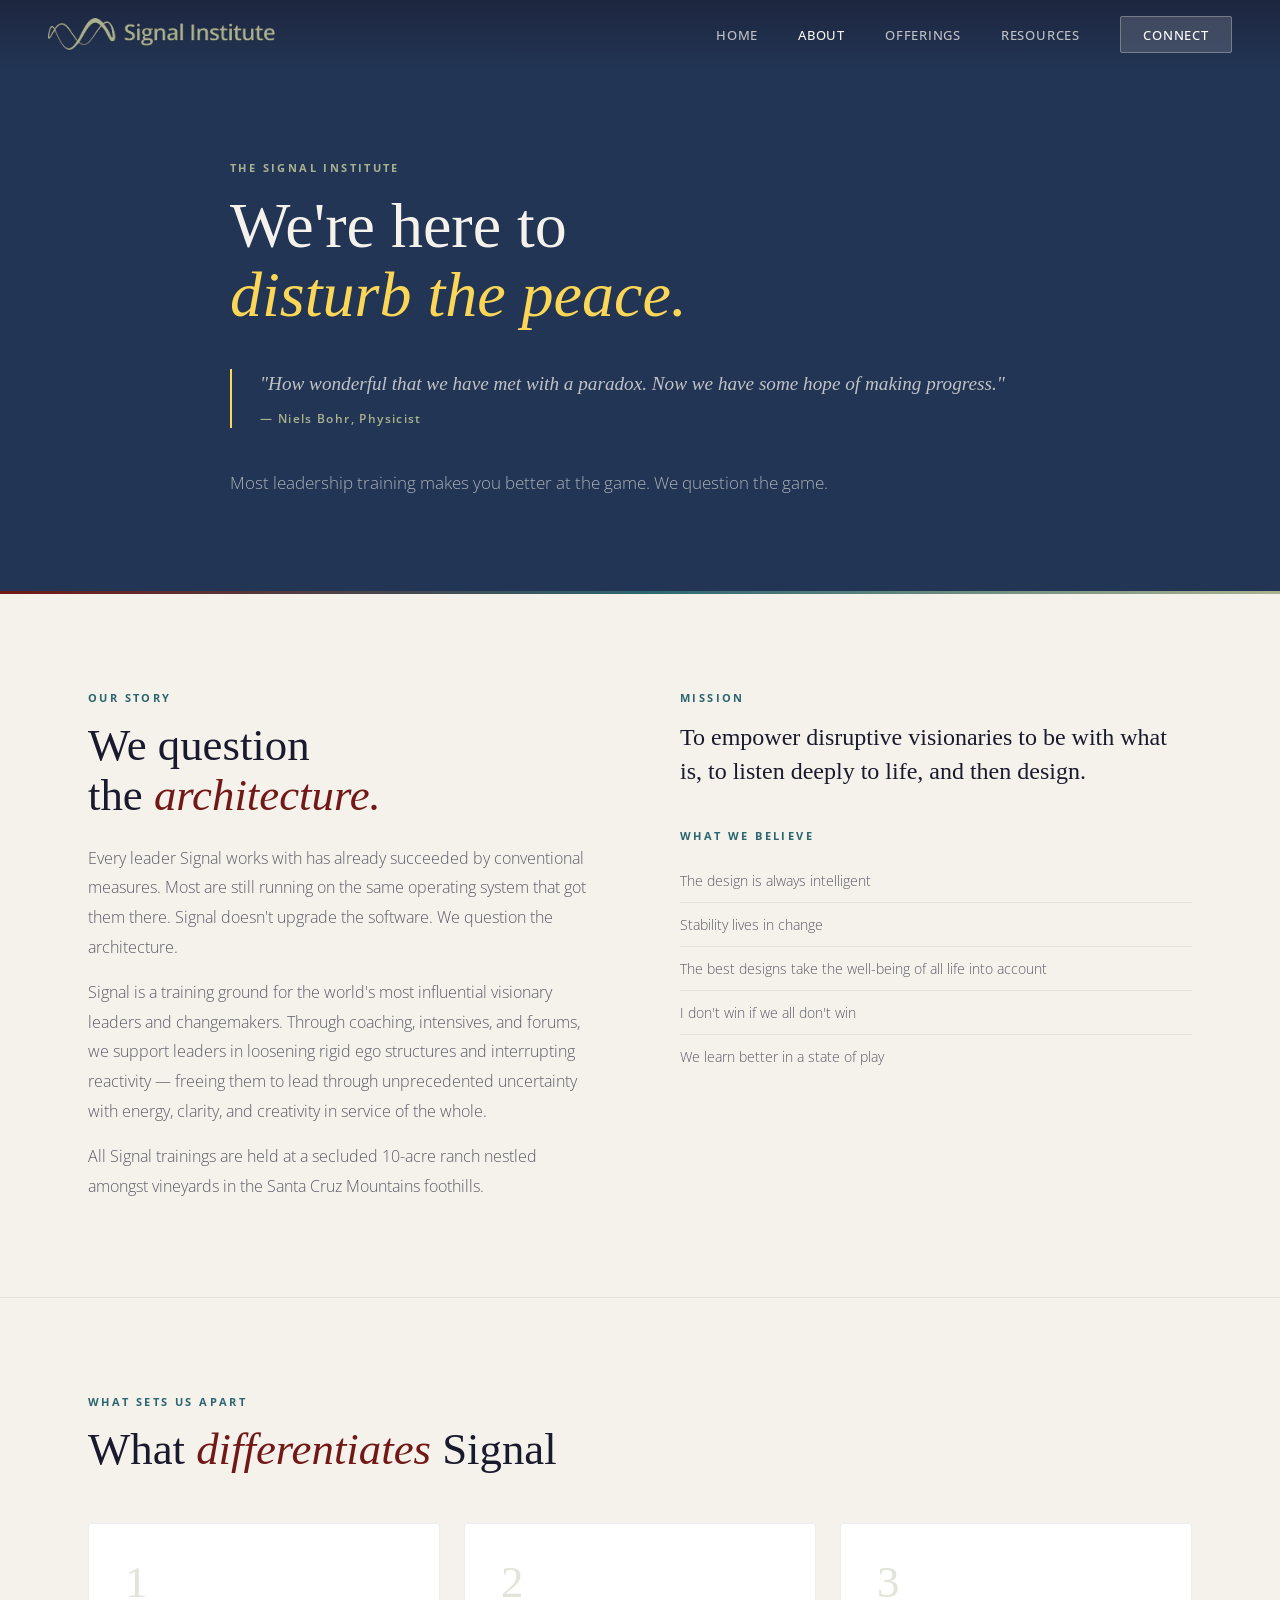
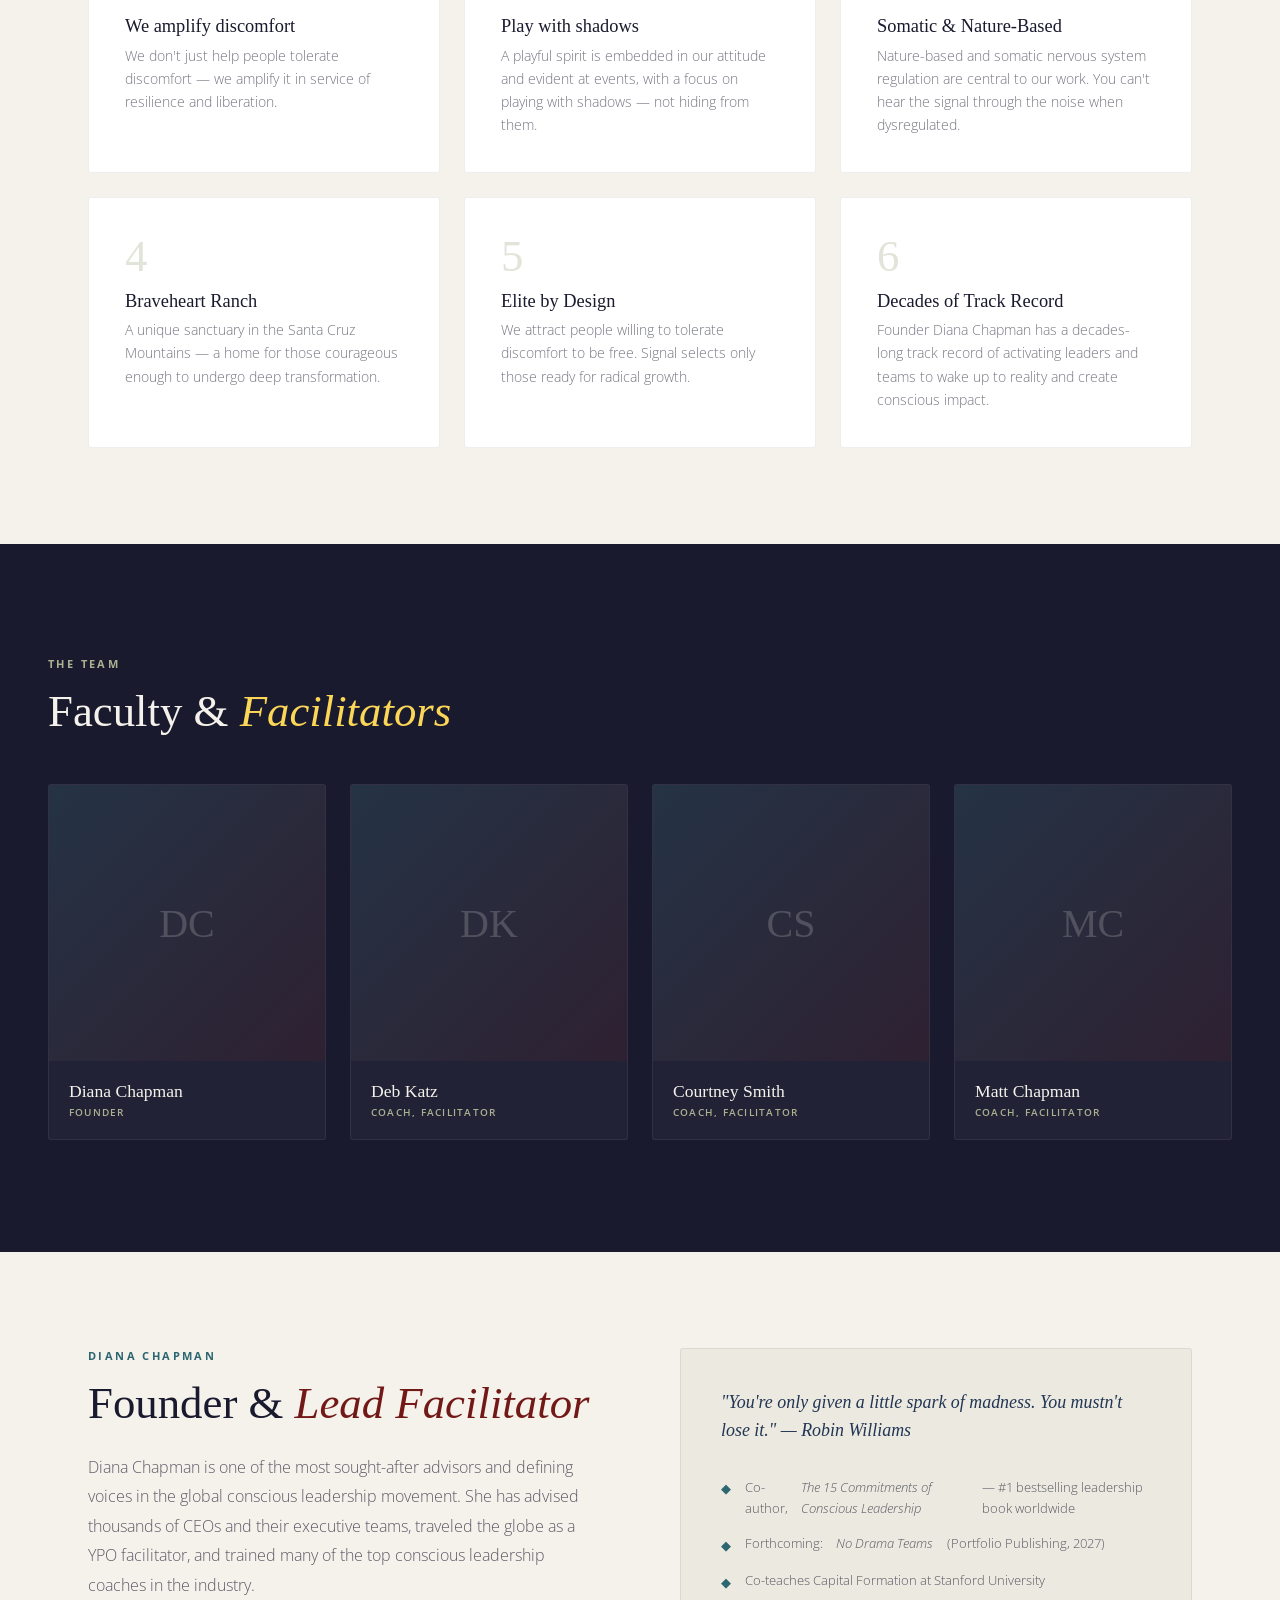
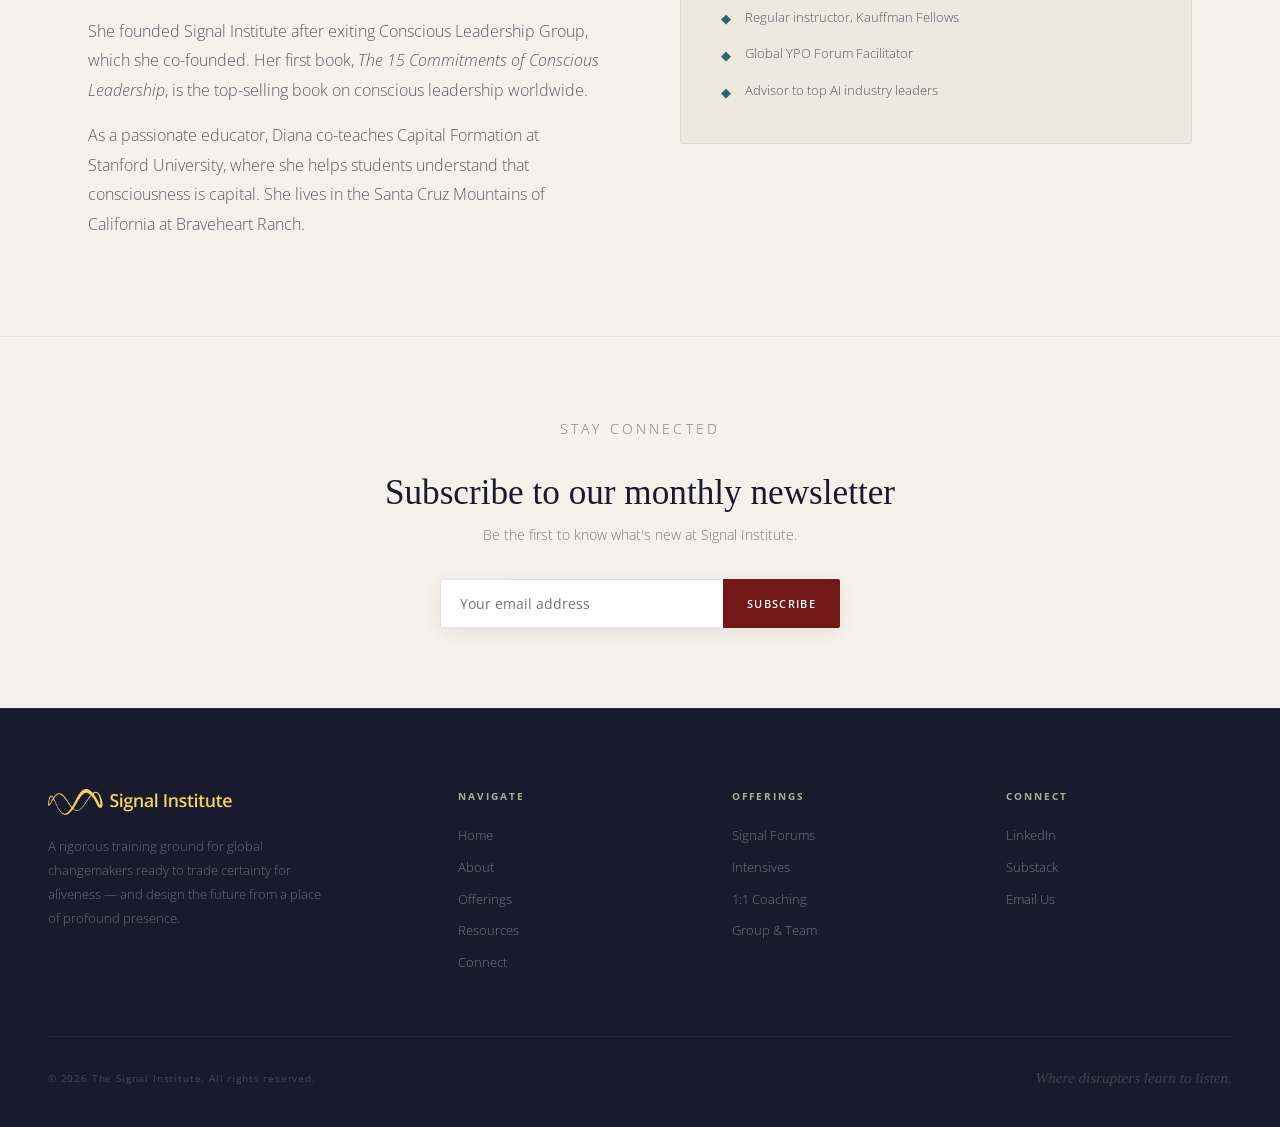
==== about.html @ 8c716f1f "Add files via upload" ====
<!DOCTYPE html>
<html lang="en">
<head>
  <meta charset="UTF-8">
  <meta name="viewport" content="width=device-width, initial-scale=1.0">
  <title>About &mdash; The Signal Institute</title>
  <link href="https://fonts.googleapis.com/css2?family=Open+Sans:ital,wght@0,300;0,400;0,500;0,600;1,300;1,400&display=swap" rel="stylesheet">
  <link rel="stylesheet" href="assets/css/style.css">
  <link rel="icon" type="image/png" href="assets/images/logo-indigo.png">
</head>
<body data-page="about">

  <nav id="mainNav">
    <div class="nav-logo">
      <a href="index.html"><img src="" alt="Signal Institute" id="navLogoImg"></a>
    </div>
    <ul class="nav-links">
      <li><a href="index.html" data-p="home">Home</a></li>
      <li><a href="about.html" data-p="about">About</a></li>
      <li><a href="offerings.html" data-p="offerings">Offerings</a></li>
      <li><a href="resources.html" data-p="resources">Resources</a></li>
      <li><a href="connect.html" class="nav-cta" data-p="connect">Connect</a></li>
    </ul>
    <div class="hamburger" onclick="openMob()"><span></span><span></span><span></span></div>
  </nav>
  <div class="mobile-menu" id="mobMenu">
    <button class="mobile-close" onclick="closeMob()">&#x2715;</button>
    <a href="index.html">Home</a>
    <a href="about.html">About</a>
    <a href="offerings.html">Offerings</a>
    <a href="resources.html">Resources</a>
    <a href="connect.html">Connect</a>
  </div>

<section class="about-hero">
    <div class="about-hero-inner">
      <p class="eyebrow" style="color:var(--sage)">The Signal Institute</p>
      <h1 class="about-h1">We're here to<br><em>disturb the peace.</em></h1>
      <div class="about-blockquote">
        "How wonderful that we have met with a paradox. Now we have some hope of making progress."
        <cite>— Niels Bohr, Physicist</cite>
      </div>
      <p class="about-lead">Most leadership training makes you better at the game. We question the game.</p>
    </div>
  </section>

  <!-- SIGNAL STORY -->
  <div class="section" style="display:grid; grid-template-columns:1fr 1fr; gap:5rem; align-items:start;">
    <div class="reveal">
      <p class="eyebrow">Our Story</p>
      <h2 class="h2">We question<br>the <em>architecture.</em></h2>
      <p class="body-lg">Every leader Signal works with has already succeeded by conventional measures. Most are still running on the same operating system that got them there. Signal doesn't upgrade the software. We question the architecture.</p>
      <p class="body-lg" style="margin-top:1rem">Signal is a training ground for the world's most influential visionary leaders and changemakers. Through coaching, intensives, and forums, we support leaders in loosening rigid ego structures and interrupting reactivity — freeing them to lead through unprecedented uncertainty with energy, clarity, and creativity in service of the whole.</p>
      <p class="body-lg" style="margin-top:1rem">All Signal trainings are held at a secluded 10-acre ranch nestled amongst vineyards in the Santa Cruz Mountains foothills.</p>
    </div>
    <div class="reveal">
      <p class="eyebrow">Mission</p>
      <p style="font-family:var(--font-display); font-size:1.5rem; font-weight:400; line-height:1.4; color:var(--navy); margin-bottom:2.5rem">To empower disruptive visionaries to be with what is, to listen deeply to life, and then design.</p>
      <p class="eyebrow" style="margin-top:2rem">What We Believe</p>
      <div style="display:flex; flex-direction:column; gap:0; margin-top:1rem">
        <div style="font-size:0.88rem; font-weight:300; color:rgba(26,26,46,0.7); padding:0.75rem 0; border-bottom:1px solid rgba(26,26,46,0.07)">The design is always intelligent</div>
        <div style="font-size:0.88rem; font-weight:300; color:rgba(26,26,46,0.7); padding:0.75rem 0; border-bottom:1px solid rgba(26,26,46,0.07)">Stability lives in change</div>
        <div style="font-size:0.88rem; font-weight:300; color:rgba(26,26,46,0.7); padding:0.75rem 0; border-bottom:1px solid rgba(26,26,46,0.07)">The best designs take the well-being of all life into account</div>
        <div style="font-size:0.88rem; font-weight:300; color:rgba(26,26,46,0.7); padding:0.75rem 0; border-bottom:1px solid rgba(26,26,46,0.07)">I don't win if we all don't win</div>
        <div style="font-size:0.88rem; font-weight:300; color:rgba(26,26,46,0.7); padding:0.75rem 0">We learn better in a state of play</div>
      </div>
    </div>
  </div>

  <!-- DIFFERENTIATORS -->
  <div style="background:var(--warm-white); border-top:1px solid rgba(26,26,46,0.07)">
    <div class="diff-section">
      <p class="eyebrow">What Sets Us Apart</p>
      <h2 class="h2">What <em>differentiates</em> Signal</h2>
      <div class="diff-grid">
        <div class="diff-card reveal"><div class="diff-num">1</div><div class="diff-title">We amplify discomfort</div><div class="diff-body">We don't just help people tolerate discomfort — we amplify it in service of resilience and liberation.</div></div>
        <div class="diff-card reveal"><div class="diff-num">2</div><div class="diff-title">Play with shadows</div><div class="diff-body">A playful spirit is embedded in our attitude and evident at events, with a focus on playing with shadows — not hiding from them.</div></div>
        <div class="diff-card reveal"><div class="diff-num">3</div><div class="diff-title">Somatic & Nature-Based</div><div class="diff-body">Nature-based and somatic nervous system regulation are central to our work. You can't hear the signal through the noise when dysregulated.</div></div>
        <div class="diff-card reveal"><div class="diff-num">4</div><div class="diff-title">Braveheart Ranch</div><div class="diff-body">A unique sanctuary in the Santa Cruz Mountains — a home for those courageous enough to undergo deep transformation.</div></div>
        <div class="diff-card reveal"><div class="diff-num">5</div><div class="diff-title">Elite by Design</div><div class="diff-body">We attract people willing to tolerate discomfort to be free. Signal selects only those ready for radical growth.</div></div>
        <div class="diff-card reveal"><div class="diff-num">6</div><div class="diff-title">Decades of Track Record</div><div class="diff-body">Founder Diana Chapman has a decades-long track record of activating leaders and teams to wake up to reality and create conscious impact.</div></div>
      </div>
    </div>
  </div>

  <!-- TEAM -->
  <div class="team-section">
    <div class="team-inner">
      <p class="eyebrow" style="color:var(--sage)">The Team</p>
      <h2 class="h2" style="color:var(--warm-white)">Faculty &amp; <em style="color:var(--mustard)">Facilitators</em></h2>
      <div class="team-grid">
        <div class="team-card reveal">
          <img class="team-photo" src="https://images.squarespace-cdn.com/content/v1/66e83507fef8fb68125b5bd1/bb43b8e9-85c7-4369-97d2-833435474041/Diana+Seated+Navy+Blazer+Bare+Feet+1.jpg" alt="Diana Chapman" onerror="this.outerHTML='<div class=team-photo-ph><span>DC</span></div>'">
          <div class="team-info"><div class="team-name">Diana Chapman</div><div class="team-role">Founder</div></div>
        </div>
        <div class="team-card reveal">
          <img class="team-photo" src="https://signal-institute.vercel.app/images/team/deb.jpg" alt="Deb Katz" onerror="this.outerHTML='<div class=team-photo-ph><span>DK</span></div>'">
          <div class="team-info"><div class="team-name">Deb Katz</div><div class="team-role">Coach, Facilitator</div></div>
        </div>
        <div class="team-card reveal">
          <img class="team-photo" src="https://signal-institute.vercel.app/images/team/courtney.JPG" alt="Courtney Smith" onerror="this.outerHTML='<div class=team-photo-ph><span>CS</span></div>'">
          <div class="team-info"><div class="team-name">Courtney Smith</div><div class="team-role">Coach, Facilitator</div></div>
        </div>
        <div class="team-card reveal">
          <div class="team-photo-ph"><span>MC</span></div>
          <div class="team-info"><div class="team-name">Matt Chapman</div><div class="team-role">Coach, Facilitator</div></div>
        </div>
      </div>
    </div>
  </div>

  <!-- DIANA FULL BIO -->
  <div style="max-width:1200px; margin:0 auto; padding:6rem 3rem;">
    <div style="display:grid; grid-template-columns:1fr 1fr; gap:5rem; align-items:start;">
      <div class="reveal">
        <p class="eyebrow">Diana Chapman</p>
        <h2 class="h2">Founder &amp; <em>Lead Facilitator</em></h2>
        <p class="body-lg">Diana Chapman is one of the most sought-after advisors and defining voices in the global conscious leadership movement. She has advised thousands of CEOs and their executive teams, traveled the globe as a YPO facilitator, and trained many of the top conscious leadership coaches in the industry.</p>
        <p class="body-lg" style="margin-top:1rem">She founded Signal Institute after exiting Conscious Leadership Group, which she co-founded. Her first book, <em>The 15 Commitments of Conscious Leadership</em>, is the top-selling book on conscious leadership worldwide.</p>
        <p class="body-lg" style="margin-top:1rem">As a passionate educator, Diana co-teaches Capital Formation at Stanford University, where she helps students understand that consciousness is capital. She lives in the Santa Cruz Mountains of California at Braveheart Ranch.</p>
      </div>
      <div class="reveal">
        <div style="background:rgba(169,177,143,0.12); border-radius:3px; padding:2.5rem; border:1px solid rgba(26,26,46,0.08)">
          <p style="font-family:var(--font-display); font-size:1.12rem; font-style:italic; color:var(--indigo); margin-bottom:2rem; line-height:1.55">"You're only given a little spark of madness. You mustn't lose it." — Robin Williams</p>
          <div style="display:flex; flex-direction:column; gap:0.85rem">
            <div style="display:flex; gap:0.85rem; font-size:0.84rem; font-weight:300; color:rgba(26,26,46,0.7); line-height:1.6"><span style="color:var(--teal); flex-shrink:0; margin-top:0.1rem">◆</span>Co-author, <em>The 15 Commitments of Conscious Leadership</em> — #1 bestselling leadership book worldwide</div>
            <div style="display:flex; gap:0.85rem; font-size:0.84rem; font-weight:300; color:rgba(26,26,46,0.7); line-height:1.6"><span style="color:var(--teal); flex-shrink:0; margin-top:0.1rem">◆</span>Forthcoming: <em>No Drama Teams</em> (Portfolio Publishing, 2027)</div>
            <div style="display:flex; gap:0.85rem; font-size:0.84rem; font-weight:300; color:rgba(26,26,46,0.7); line-height:1.6"><span style="color:var(--teal); flex-shrink:0; margin-top:0.1rem">◆</span>Co-teaches Capital Formation at Stanford University</div>
            <div style="display:flex; gap:0.85rem; font-size:0.84rem; font-weight:300; color:rgba(26,26,46,0.7); line-height:1.6"><span style="color:var(--teal); flex-shrink:0; margin-top:0.1rem">◆</span>Regular instructor, Kauffman Fellows</div>
            <div style="display:flex; gap:0.85rem; font-size:0.84rem; font-weight:300; color:rgba(26,26,46,0.7); line-height:1.6"><span style="color:var(--teal); flex-shrink:0; margin-top:0.1rem">◆</span>Global YPO Forum Facilitator</div>
            <div style="display:flex; gap:0.85rem; font-size:0.84rem; font-weight:300; color:rgba(26,26,46,0.7); line-height:1.6"><span style="color:var(--teal); flex-shrink:0; margin-top:0.1rem">◆</span>Advisor to top AI industry leaders</div>
          </div>
        </div>
      </div>
    </div>
  </div>

  <div class="newsletter-strip">
    <p class="eyebrow" style="text-align:center">Stay Connected</p>
    <h2>Subscribe to our monthly newsletter</h2>
    <p>Be the first to know what's new at Signal Institute.</p>
    <div class="email-row"><input type="email" placeholder="Your email address"><button>Subscribe</button></div>
  </div>

  <footer>
    <div class="footer-inner">
      <div class="footer-top">
        <div class="footer-brand">
          <img src="" id="footerLogoImg" alt="Signal Institute">
          <p>A rigorous training ground for global changemakers ready to trade certainty for aliveness &mdash; and design the future from a place of profound presence.</p>
        </div>
        <div class="footer-col">
          <h4>Navigate</h4>
          <ul>
            <li><a href="index.html">Home</a></li>
            <li><a href="about.html">About</a></li>
            <li><a href="offerings.html">Offerings</a></li>
            <li><a href="resources.html">Resources</a></li>
            <li><a href="connect.html">Connect</a></li>
          </ul>
        </div>
        <div class="footer-col">
          <h4>Offerings</h4>
          <ul>
            <li><a href="offerings.html">Signal Forums</a></li>
            <li><a href="offerings.html">Intensives</a></li>
            <li><a href="offerings.html">1:1 Coaching</a></li>
            <li><a href="offerings.html">Group &amp; Team</a></li>
          </ul>
        </div>
        <div class="footer-col">
          <h4>Connect</h4>
          <ul>
            <li><a href="https://linkedin.com" target="_blank">LinkedIn</a></li>
            <li><a href="#" target="_blank">Substack</a></li>
            <li><a href="mailto:info@thesignalinstitute.com">Email Us</a></li>
          </ul>
        </div>
      </div>
      <div class="footer-bottom">
        <div class="footer-copy">&copy; 2026 The Signal Institute. All rights reserved.</div>
        <div class="footer-tagline">Where disrupters learn to listen.</div>
      </div>
    </div>
  </footer>

  <script src="assets/js/main.js"></script>
</body>
</html>
---- assets/css/style.css ----
@font-face {
  font-family: 'Caslon Libra';
  src: local('Adobe Caslon Pro'), local('Caslon'), local('Big Caslon'), local('Libre Caslon Display');
  font-weight: 400;
}

*, *::before, *::after { box-sizing: border-box; margin: 0; padding: 0; }

:root {
  --sage: #A9B18F;
  --wine: #721817;
  --indigo: #223554;
  --chocolate: #C3703D;
  --teal: #2C6671;
  --mustard: #FCD757;
  --warm-white: #F5F2EC;
  --navy: #1A1A2E;
  --font-display: 'Libre Caslon Display', 'Adobe Caslon Pro', 'Big Caslon', 'Caslon', Georgia, serif;
  --font-body: 'Open Sans', sans-serif;
}

html { scroll-behavior: smooth; }

body {
  font-family: var(--font-body);
  background: var(--warm-white);
  color: var(--navy);
  overflow-x: hidden;
  font-weight: 400;
}

/* NAV */
nav {
  position: fixed;
  top: 0; left: 0; right: 0;
  z-index: 100;
  padding: 1.1rem 3rem;
  display: flex;
  align-items: center;
  justify-content: space-between;
  transition: background 0.35s, box-shadow 0.35s;
  background: linear-gradient(to bottom, rgba(26,26,46,0.55) 0%, transparent 100%);
}
nav.scrolled {
  background: rgba(245,242,236,0.96);
  backdrop-filter: blur(16px);
  box-shadow: 0 1px 0 rgba(26,26,46,0.08);
}
.nav-logo { cursor: pointer; }
.nav-logo img { height: 32px; width: auto; display: block; }
.nav-links {
  display: flex; align-items: center; gap: 2.5rem; list-style: none;
}
.nav-links a {
  font-family: var(--font-body);
  font-size: 0.8rem;
  font-weight: 500;
  letter-spacing: 0.06em;
  text-transform: uppercase;
  color: rgba(245,242,236,0.75);
  text-decoration: none;
  transition: color 0.2s, opacity 0.2s;
  opacity: 1;
}
.nav-links a:hover, .nav-links a.active { color: var(--warm-white); opacity: 1; }
nav.scrolled .nav-links a { color: var(--navy); opacity: 0.65; }
nav.scrolled .nav-links a:hover, nav.scrolled .nav-links a.active { opacity: 1; color: var(--wine); }
.nav-cta {
  background: rgba(245,242,236,0.15) !important;
  color: white !important;
  opacity: 1 !important;
  padding: 0.55rem 1.4rem !important;
  border-radius: 2px;
  border: 1px solid rgba(245,242,236,0.3) !important;
}
.nav-cta:hover { background: var(--wine) !important; border-color: var(--wine) !important; }
nav.scrolled .nav-cta { background: var(--indigo) !important; border-color: transparent !important; }
nav.scrolled .nav-cta:hover { background: var(--wine) !important; }
.hamburger {
  display: none; flex-direction: column; gap: 5px; cursor: pointer; padding: 4px;
}
.hamburger span {
  width: 24px; height: 1.5px; background: rgba(245,242,236,0.8); transition: all 0.3s;
}
nav.scrolled .hamburger span { background: var(--navy); }



/* ---- HOME HERO ---- */
.hero {
  min-height: 100vh;
  background: var(--navy);
  display: flex; align-items: center;
  position: relative; overflow: hidden;
}
.hero-bg {
  position: absolute; inset: 0;
  background:
    radial-gradient(ellipse 70% 60% at 75% 45%, rgba(44,102,113,0.3) 0%, transparent 55%),
    radial-gradient(ellipse 45% 70% at 15% 85%, rgba(114,24,23,0.18) 0%, transparent 50%),
    var(--navy);
}
.hero-noise {
  position: absolute; inset: 0; opacity: 0.03;
  background-image: url("data:image/svg+xml,%3Csvg viewBox='0 0 200 200' xmlns='http://www.w3.org/2000/svg'%3E%3Cfilter id='n'%3E%3CfeTurbulence type='fractalNoise' baseFrequency='0.85' numOctaves='4' stitchTiles='stitch'/%3E%3C/filter%3E%3Crect width='100%25' height='100%25' filter='url(%23n)'/%3E%3C/svg%3E");
}
.hero-content {
  position: relative; z-index: 2;
  max-width: 1200px; margin: 0 auto;
  padding: 9rem 3rem 5rem;
  display: grid; grid-template-columns: 1.1fr 0.9fr; gap: 5rem; align-items: center;
}
.hero-eyebrow {
  font-family: var(--font-body);
  font-size: 0.72rem; font-weight: 600;
  letter-spacing: 0.22em; text-transform: uppercase;
  color: var(--sage); margin-bottom: 1.75rem;
  opacity: 0; animation: fadeUp 0.7s 0.2s ease forwards;
}
.hero-headline {
  font-family: var(--font-display);
  font-size: clamp(3.2rem, 5.5vw, 5.8rem);
  font-weight: 400; line-height: 1.06;
  color: var(--warm-white); margin-bottom: 1.5rem;
  opacity: 0; animation: fadeUp 0.7s 0.35s ease forwards;
}
.hero-headline em {
  font-style: italic; color: var(--mustard);
}
.hero-sub {
  font-size: 1rem; font-weight: 300; line-height: 1.8;
  color: rgba(245,242,236,0.6); margin-bottom: 2.75rem; max-width: 500px;
  opacity: 0; animation: fadeUp 0.7s 0.5s ease forwards;
}
.hero-btns {
  display: flex; gap: 1rem; flex-wrap: wrap;
  opacity: 0; animation: fadeUp 0.7s 0.65s ease forwards;
}
.btn-primary {
  background: var(--wine); color: white;
  padding: 0.85rem 2.2rem;
  font-family: var(--font-body); font-size: 0.75rem; font-weight: 600;
  letter-spacing: 0.1em; text-transform: uppercase;
  border: none; cursor: pointer; border-radius: 2px;
  transition: background 0.2s, transform 0.15s;
  text-decoration: none; display: inline-block;
}
.btn-primary:hover { background: #8b1e1e; transform: translateY(-1px); }
.btn-ghost {
  background: transparent; color: var(--warm-white);
  padding: 0.85rem 2.2rem;
  font-family: var(--font-body); font-size: 0.75rem; font-weight: 500;
  letter-spacing: 0.1em; text-transform: uppercase;
  border: 1px solid rgba(245,242,236,0.25); cursor: pointer; border-radius: 2px;
  transition: border-color 0.2s, color 0.2s, transform 0.15s;
  text-decoration: none; display: inline-block;
}
.btn-ghost:hover { border-color: var(--sage); color: var(--sage); transform: translateY(-1px); }

.hero-visual {
  opacity: 0; animation: fadeIn 1.2s 0.5s ease forwards;
}

/* Signal Wave SVG */
.wave-svg { width: 100%; max-width: 460px; margin-left: auto; display: block; }

/* ---- SECTIONS ---- */
.section { padding: 6rem 3rem; max-width: 1200px; margin: 0 auto; }
.section-full { width: 100%; }
.eyebrow {
  font-family: var(--font-body); font-size: 0.68rem; font-weight: 700;
  letter-spacing: 0.22em; text-transform: uppercase; color: var(--teal); margin-bottom: 1rem;
}
.h2 {
  font-family: var(--font-display);
  font-size: clamp(2rem, 3.5vw, 3.4rem); font-weight: 400; line-height: 1.1;
  color: var(--navy); margin-bottom: 1.5rem;
}
.h2 em { font-style: italic; color: var(--wine); }
.body-lg {
  font-size: 1rem; font-weight: 300; line-height: 1.85; color: rgba(26,26,46,0.7);
}

/* ---- WHAT IS SIGNAL ---- */
.what-grid {
  display: grid; grid-template-columns: 1fr 1fr; gap: 6rem; align-items: start;
}
.principles { list-style: none; }
.principle {
  display: grid; grid-template-columns: 36px 1fr; gap: 1rem;
  padding: 1.4rem 0; border-bottom: 1px solid rgba(26,26,46,0.09);
  align-items: start;
}
.p-num {
  font-family: var(--font-body); font-size: 0.62rem; font-weight: 700;
  letter-spacing: 0.12em; color: var(--teal); padding-top: 0.28rem;
}
.p-title {
  font-family: var(--font-display); font-size: 1.25rem; font-weight: 400;
  color: var(--navy); margin-bottom: 0.25rem;
}
.p-body { font-size: 0.88rem; line-height: 1.7; color: rgba(26,26,46,0.6); }

/* ---- ATTR BAND ---- */
.attr-band {
  background: var(--indigo); padding: 3.5rem 3rem;
}
.attr-inner {
  max-width: 1200px; margin: 0 auto;
  display: flex; gap: 0; justify-content: stretch;
}
.attr {
  flex: 1; padding: 1.5rem 2rem;
  border-right: 1px solid rgba(245,242,236,0.08);
}
.attr:last-child { border-right: none; }
.attr-word {
  font-family: var(--font-display); font-size: 1.35rem; font-weight: 400;
  color: var(--warm-white); margin-bottom: 0.4rem;
}
.attr-desc {
  font-size: 0.78rem; font-weight: 300; line-height: 1.6;
  color: rgba(245,242,236,0.45);
}

/* ---- OFFERINGS GRID ---- */
.off-grid {
  display: grid; grid-template-columns: 1fr 1fr; gap: 1.5rem;
}
.off-card {
  background: white;
  border: 1px solid rgba(26,26,46,0.08);
  padding: 2.5rem; border-radius: 3px;
  cursor: pointer; position: relative; overflow: hidden;
  transition: transform 0.25s, box-shadow 0.25s;
}
.off-card::after {
  content: '';
  position: absolute; left: 0; top: 0; bottom: 0; width: 3px;
  background: var(--teal); transform: scaleY(0); transition: transform 0.25s;
  transform-origin: bottom;
}
.off-card:hover { transform: translateY(-3px); box-shadow: 0 16px 50px rgba(26,26,46,0.09); }
.off-card:hover::after { transform: scaleY(1); }
.off-tag {
  font-family: var(--font-body); font-size: 0.62rem; font-weight: 700;
  letter-spacing: 0.18em; text-transform: uppercase; color: var(--teal); margin-bottom: 0.75rem;
}
.off-name {
  font-family: var(--font-display); font-size: 1.75rem; font-weight: 400;
  line-height: 1.15; color: var(--navy); margin-bottom: 0.5rem;
}
.off-tagline {
  font-family: var(--font-display); font-size: 1rem; font-style: italic;
  color: var(--wine); margin-bottom: 0.9rem;
}
.off-desc {
  font-size: 0.88rem; font-weight: 300; line-height: 1.75;
  color: rgba(26,26,46,0.65); margin-bottom: 1.5rem;
}
.off-meta { display: flex; gap: 1.5rem; flex-wrap: wrap; }
.off-meta-item {
  font-size: 0.72rem; font-weight: 500; color: rgba(26,26,46,0.45);
}
.off-meta-item strong { color: var(--indigo); font-weight: 600; }

/* ---- FOUNDER ---- */
.founder-band {
  background: var(--navy); padding: 7rem 3rem; position: relative; overflow: hidden;
}
.founder-band::before {
  content: ''; position: absolute; inset: 0;
  background: radial-gradient(ellipse 55% 80% at 85% 50%, rgba(44,102,113,0.18) 0%, transparent 60%);
}
.founder-inner {
  max-width: 1200px; margin: 0 auto;
  display: grid; grid-template-columns: 1fr 1fr; gap: 5rem; align-items: center;
  position: relative; z-index: 1;
}
.founder-eyebrow {
  font-family: var(--font-body); font-size: 0.68rem; font-weight: 700;
  letter-spacing: 0.22em; text-transform: uppercase; color: var(--sage); margin-bottom: 1.5rem;
}
.founder-name {
  font-family: var(--font-display);
  font-size: clamp(2.8rem, 4vw, 4.2rem); font-weight: 400; line-height: 1.05;
  color: var(--warm-white); margin-bottom: 1.5rem;
}
.founder-bio {
  font-size: 0.95rem; font-weight: 300; line-height: 1.85;
  color: rgba(245,242,236,0.6); margin-bottom: 0.9rem;
}
.founder-creds { display: flex; flex-direction: column; gap: 0.7rem; margin-top: 2rem; }
.cred {
  font-size: 0.82rem; font-weight: 300; line-height: 1.6;
  color: rgba(245,242,236,0.48);
  padding-left: 1.25rem; position: relative;
}
.cred::before {
  content: '—'; position: absolute; left: 0;
  color: var(--mustard); font-family: var(--font-display);
}
.founder-img {
  width: 100%; aspect-ratio: 3/4; object-fit: cover; border-radius: 3px;
  display: block; border: 1px solid rgba(245,242,236,0.08);
}
.founder-img-placeholder {
  width: 100%; aspect-ratio: 3/4;
  background: linear-gradient(150deg, rgba(44,102,113,0.25), rgba(114,24,23,0.15));
  border-radius: 3px; display: flex; align-items: center; justify-content: center;
  border: 1px solid rgba(245,242,236,0.08);
}
.founder-img-placeholder span {
  font-family: var(--font-display); font-size: 4rem; font-weight: 400;
  color: rgba(245,242,236,0.15);
}

/* ---- TESTIMONIALS ---- */
.testimonials {
  background: var(--sage); padding: 7rem 3rem; position: relative; overflow: hidden;
}
.testimonials::before {
  content: '"'; position: absolute; top: -3rem; left: 2.5rem;
  font-family: var(--font-display); font-size: 18rem; font-weight: 400;
  color: rgba(26,26,46,0.06); line-height: 1;
}
.test-inner {
  max-width: 860px; margin: 0 auto; position: relative; z-index: 1;
}
.testimonial { display: none; animation: fadeIn 0.5s ease; }
.testimonial.active { display: block; }
.test-quote {
  font-family: var(--font-display);
  font-size: clamp(1.25rem, 2.2vw, 1.65rem); font-weight: 400; font-style: italic;
  line-height: 1.55; color: var(--navy); margin-bottom: 2rem;
}
.test-author {
  font-family: var(--font-body); font-size: 0.72rem; font-weight: 700;
  letter-spacing: 0.15em; text-transform: uppercase; color: var(--indigo);
}
.test-role {
  font-size: 0.8rem; font-weight: 300; color: rgba(26,26,46,0.6); margin-top: 0.2rem;
}
.test-nav { display: flex; gap: 0.6rem; margin-top: 2.5rem; }
.t-dot {
  width: 7px; height: 7px; border-radius: 50%; background: rgba(26,26,46,0.2);
  border: none; cursor: pointer; transition: background 0.2s;
}
.t-dot.active { background: var(--wine); }

/* ---- ABOUT PAGE ---- */
.about-hero {
  background: var(--indigo); padding: 10rem 3rem 6rem; position: relative; overflow: hidden;
}
.about-hero::after {
  content: ''; position: absolute; bottom: 0; left: 0; right: 0;
  height: 3px; background: linear-gradient(90deg, var(--wine), var(--teal), var(--sage));
}
.about-hero-inner { max-width: 820px; margin: 0 auto; }
.about-h1 {
  font-family: var(--font-display);
  font-size: clamp(2.8rem, 5vw, 5rem); font-weight: 400; line-height: 1.08;
  color: var(--warm-white); margin-bottom: 1.5rem;
}
.about-h1 em { font-style: italic; color: var(--mustard); }
.about-lead {
  font-size: 1.05rem; font-weight: 300; line-height: 1.8;
  color: rgba(245,242,236,0.65); max-width: 600px;
}
.about-blockquote {
  border-left: 2px solid var(--mustard); padding-left: 1.75rem;
  margin: 2.5rem 0;
  font-family: var(--font-display); font-size: 1.2rem; font-style: italic;
  color: rgba(245,242,236,0.75); line-height: 1.55;
}
.about-blockquote cite {
  display: block; font-style: normal;
  font-family: var(--font-body); font-size: 0.72rem; font-weight: 600;
  letter-spacing: 0.12em; color: var(--sage); margin-top: 0.7rem;
}

/* TEAM GRID */
.team-section { background: var(--navy); padding: 7rem 3rem; }
.team-inner { max-width: 1200px; margin: 0 auto; }
.team-grid {
  display: grid; grid-template-columns: repeat(4, 1fr); gap: 1.5rem; margin-top: 3rem;
}
.team-card {
  background: rgba(245,242,236,0.04); border: 1px solid rgba(245,242,236,0.07);
  border-radius: 3px; overflow: hidden; cursor: pointer;
  transition: transform 0.25s, background 0.25s;
}
.team-card:hover { transform: translateY(-4px); background: rgba(245,242,236,0.08); }
.team-photo {
  width: 100%; aspect-ratio: 1; object-fit: cover; object-position: top;
  display: block;
}
.team-photo-ph {
  width: 100%; aspect-ratio: 1;
  background: linear-gradient(135deg, rgba(44,102,113,0.25), rgba(114,24,23,0.15));
  display: flex; align-items: center; justify-content: center;
}
.team-photo-ph span {
  font-family: var(--font-display); font-size: 2.5rem; font-weight: 400;
  color: rgba(245,242,236,0.2);
}
.team-info { padding: 1.25rem; }
.team-name {
  font-family: var(--font-display); font-size: 1.1rem; font-weight: 400;
  color: var(--warm-white); margin-bottom: 0.2rem;
}
.team-role {
  font-family: var(--font-body); font-size: 0.65rem; font-weight: 600;
  letter-spacing: 0.12em; text-transform: uppercase; color: var(--sage);
}

/* DIFF SECTION */
.diff-section { padding: 6rem 3rem; max-width: 1200px; margin: 0 auto; }
.diff-grid {
  display: grid; grid-template-columns: repeat(3, 1fr); gap: 1.5rem; margin-top: 3rem;
}
.diff-card {
  padding: 2.25rem; background: white;
  border: 1px solid rgba(26,26,46,0.07); border-radius: 3px;
}
.diff-num {
  font-family: var(--font-display); font-size: 2.8rem; font-weight: 400;
  color: rgba(169,177,143,0.35); line-height: 1; margin-bottom: 0.75rem;
}
.diff-title {
  font-family: var(--font-display); font-size: 1.15rem; font-weight: 400;
  color: var(--navy); margin-bottom: 0.4rem;
}
.diff-body { font-size: 0.85rem; font-weight: 300; line-height: 1.7; color: rgba(26,26,46,0.6); }

/* ---- OFFERINGS PAGE ---- */
.off-hero {
  background: var(--wine); padding: 10rem 3rem 6rem; position: relative; overflow: hidden;
}
.off-hero::before {
  content: ''; position: absolute; inset: 0;
  background: radial-gradient(ellipse 65% 65% at 85% 50%, rgba(26,26,46,0.45) 0%, transparent 60%);
}
.off-hero-inner { max-width: 820px; margin: 0 auto; position: relative; z-index: 1; }
.off-h1 {
  font-family: var(--font-display);
  font-size: clamp(2.8rem, 5vw, 5rem); font-weight: 400; line-height: 1.08;
  color: var(--warm-white); margin-bottom: 1.5rem;
}
.off-h1 em { font-style: italic; color: var(--mustard); }
.off-lead {
  font-size: 1.05rem; font-weight: 300; line-height: 1.8;
  color: rgba(245,242,236,0.68); max-width: 560px;
}

/* SUBNAV */
.sub-nav {
  display: flex; gap: 0; border-bottom: 1px solid rgba(26,26,46,0.09);
  background: white; overflow-x: auto; -webkit-overflow-scrolling: touch;
}
.snb {
  padding: 1.1rem 1.75rem;
  font-family: var(--font-body); font-size: 0.72rem; font-weight: 600;
  letter-spacing: 0.1em; text-transform: uppercase;
  border: none; background: none; cursor: pointer;
  color: rgba(26,26,46,0.45);
  border-bottom: 2px solid transparent; margin-bottom: -1px;
  transition: color 0.2s, border-color 0.2s; white-space: nowrap;
}
.snb:hover { color: var(--wine); }
.snb.active { color: var(--wine); border-bottom-color: var(--wine); }
.sub-page { display: none; }
.sub-page.active { display: block; }

.forum-body { max-width: 1100px; margin: 0 auto; padding: 5rem 3rem; }
.principle-block {
  background: rgba(169,177,143,0.12); border-left: 3px solid var(--sage);
  padding: 1.5rem 2rem; border-radius: 0 3px 3px 0; margin: 2rem 0;
}
.principle-block p {
  font-size: 0.88rem; font-weight: 300; line-height: 1.8;
  color: rgba(26,26,46,0.7); margin-bottom: 0.4rem;
}
.principle-block p:last-child { margin-bottom: 0; }

.forum-cards {
  display: grid; grid-template-columns: repeat(3, 1fr); gap: 1.5rem; margin-bottom: 4rem;
}
.forum-card {
  padding: 2.5rem; border-radius: 3px; color: white;
}
.forum-card-tag {
  font-family: var(--font-body); font-size: 0.6rem; font-weight: 700;
  letter-spacing: 0.2em; text-transform: uppercase; margin-bottom: 0.75rem;
  opacity: 0.55;
}
.forum-card-title {
  font-family: var(--font-display); font-size: 1.65rem; font-weight: 400;
  margin-bottom: 0.75rem; line-height: 1.15;
}
.forum-card-desc {
  font-size: 0.85rem; font-weight: 300; line-height: 1.7;
  opacity: 0.62; margin-bottom: 1.5rem;
}
.forum-card-price {
  font-family: var(--font-body); font-size: 0.9rem; font-weight: 600;
  color: var(--mustard); margin-bottom: 0.25rem;
}
.forum-card-date { font-size: 0.75rem; opacity: 0.4; margin-bottom: 1.5rem; }

.details-box {
  background: white; border: 1px solid rgba(26,26,46,0.08); border-radius: 3px; padding: 3rem;
}
.details-box h3 {
  font-family: var(--font-display); font-size: 1.7rem; font-weight: 400;
  color: var(--navy); margin-bottom: 2rem;
}
.details-meta {
  display: grid; grid-template-columns: repeat(3, 1fr); gap: 2rem; margin-bottom: 2.5rem;
}
.dm-label {
  font-family: var(--font-body); font-size: 0.62rem; font-weight: 700;
  letter-spacing: 0.16em; text-transform: uppercase; color: var(--teal); margin-bottom: 0.4rem;
}
.dm-val { font-size: 0.88rem; font-weight: 300; line-height: 1.6; color: rgba(26,26,46,0.75); }
.agree-head {
  font-family: var(--font-body); font-size: 0.66rem; font-weight: 700;
  letter-spacing: 0.18em; text-transform: uppercase; color: var(--wine);
  margin-bottom: 1rem; padding-bottom: 0.5rem; border-bottom: 1px solid rgba(26,26,46,0.08);
}
.agree-list { display: flex; flex-direction: column; }
.agree-item {
  display: flex; gap: 0.8rem; font-size: 0.86rem; font-weight: 300; line-height: 1.6;
  color: rgba(26,26,46,0.7); padding: 0.55rem 0;
  border-bottom: 1px solid rgba(26,26,46,0.05);
}
.agree-item::before { content: '○'; color: var(--teal); flex-shrink: 0; margin-top: 0.05rem; }

/* INTENSIVE CARDS */
.int-grid { display: grid; grid-template-columns: 1fr 1fr; gap: 1.5rem; }

/* ---- RESOURCES ---- */
.res-hero {
  background: var(--teal); padding: 10rem 3rem 5rem;
}
.res-hero h1 {
  font-family: var(--font-display); font-size: clamp(2.8rem,5vw,5rem); font-weight: 400;
  color: var(--warm-white); line-height: 1.08; margin-bottom: 1.5rem;
}
.res-hero p {
  font-size: 1.05rem; font-weight: 300; line-height: 1.8; color: rgba(245,242,236,0.65);
  max-width: 560px;
}
.res-inner { max-width: 1100px; margin: 0 auto; padding: 5rem 3rem; }
.res-grid { display: grid; grid-template-columns: repeat(3, 1fr); gap: 1.5rem; margin-top: 2rem; }
.res-card {
  background: white; border: 1px solid rgba(26,26,46,0.07); border-radius: 3px; padding: 2rem;
  transition: transform 0.2s, box-shadow 0.2s;
}
.res-card:hover { transform: translateY(-2px); box-shadow: 0 8px 24px rgba(26,26,46,0.07); }
.res-type {
  font-family: var(--font-body); font-size: 0.6rem; font-weight: 700;
  letter-spacing: 0.2em; text-transform: uppercase; color: var(--teal); margin-bottom: 0.6rem;
}
.res-title {
  font-family: var(--font-display); font-size: 1.15rem; font-weight: 400;
  color: var(--navy); margin-bottom: 0.5rem;
}
.res-desc { font-size: 0.83rem; font-weight: 300; line-height: 1.65; color: rgba(26,26,46,0.6); }

/* ---- CONNECT ---- */
.connect-wrap {
  display: grid; grid-template-columns: 1fr 1fr; min-height: 100vh;
}
.connect-left {
  background: var(--navy); padding: 8rem 4rem; position: relative; overflow: hidden;
}
.connect-left::before {
  content: ''; position: absolute; inset: 0;
  background: radial-gradient(ellipse 80% 60% at 25% 75%, rgba(44,102,113,0.25) 0%, transparent 60%);
}
.connect-left-inner { position: relative; z-index: 1; max-width: 440px; }
.connect-h1 {
  font-family: var(--font-display); font-size: clamp(2.5rem,4vw,4rem); font-weight: 400;
  color: var(--warm-white); line-height: 1.08; margin-bottom: 1.5rem;
}
.connect-lead {
  font-size: 0.95rem; font-weight: 300; line-height: 1.8;
  color: rgba(245,242,236,0.58); margin-bottom: 3rem;
}
.contact-opts { display: flex; flex-direction: column; gap: 1.25rem; }
.contact-opt {
  display: flex; gap: 1rem; align-items: flex-start; padding: 1.25rem;
  background: rgba(245,242,236,0.04); border: 1px solid rgba(245,242,236,0.07); border-radius: 3px;
}
.co-label {
  font-family: var(--font-body); font-size: 0.65rem; font-weight: 700;
  letter-spacing: 0.15em; text-transform: uppercase; color: var(--sage); margin-bottom: 0.2rem;
}
.co-val { font-size: 0.82rem; font-weight: 300; color: rgba(245,242,236,0.45); line-height: 1.5; }
.connect-right {
  background: var(--warm-white); padding: 8rem 4rem; overflow-y: auto;
}
.cf { max-width: 460px; }
.cf h2 {
  font-family: var(--font-display); font-size: 2.2rem; font-weight: 400;
  color: var(--navy); margin-bottom: 0.5rem;
}
.cf-sub { font-size: 0.85rem; font-weight: 300; color: rgba(26,26,46,0.5); margin-bottom: 2.5rem; line-height: 1.6; }
.fl {
  font-family: var(--font-body); font-size: 0.65rem; font-weight: 700;
  letter-spacing: 0.14em; text-transform: uppercase; color: var(--indigo);
  display: block; margin-bottom: 0.35rem;
}
.fi, .ft, .fs {
  width: 100%; padding: 0.8rem 1rem; margin-bottom: 1.4rem;
  border: 1px solid rgba(26,26,46,0.14); border-radius: 2px;
  font-family: var(--font-body); font-size: 0.88rem; font-weight: 300;
  color: var(--navy); background: white; outline: none; transition: border-color 0.2s;
}
.fi:focus, .ft:focus, .fs:focus { border-color: var(--teal); }
.ft { min-height: 110px; resize: vertical; }

/* ---- FOOTER ---- */
footer {
  background: var(--navy); padding: 5rem 3rem 2.5rem;
  border-top: 1px solid rgba(245,242,236,0.05);
}
.footer-inner { max-width: 1200px; margin: 0 auto; }
.footer-top {
  display: grid; grid-template-columns: 1.6fr 1fr 1fr 1fr; gap: 3rem; margin-bottom: 4rem;
}
.footer-brand img { height: 26px; margin-bottom: 1.25rem; display: block; }
.footer-brand p {
  font-size: 0.83rem; font-weight: 300; line-height: 1.8; color: rgba(245,242,236,0.38); max-width: 280px;
}
.footer-col h4 {
  font-family: var(--font-body); font-size: 0.62rem; font-weight: 700;
  letter-spacing: 0.2em; text-transform: uppercase; color: var(--sage); margin-bottom: 1.25rem;
}
.footer-col ul { list-style: none; display: flex; flex-direction: column; gap: 0.6rem; }
.footer-col a {
  font-size: 0.83rem; font-weight: 300; color: rgba(245,242,236,0.42);
  text-decoration: none; cursor: pointer; transition: color 0.2s;
}
.footer-col a:hover { color: var(--warm-white); }
.footer-bottom {
  border-top: 1px solid rgba(245,242,236,0.06); padding-top: 2rem;
  display: flex; justify-content: space-between; align-items: center; flex-wrap: wrap; gap: 1rem;
}
.footer-copy {
  font-family: var(--font-body); font-size: 0.65rem; font-weight: 400;
  letter-spacing: 0.08em; color: rgba(245,242,236,0.22);
}
.footer-tagline {
  font-family: var(--font-display); font-size: 0.95rem; font-style: italic;
  color: rgba(245,242,236,0.18);
}

/* REVEAL */
.reveal { opacity: 0; transform: translateY(22px); transition: opacity 0.7s ease, transform 0.7s ease; }
.reveal.visible { opacity: 1; transform: translateY(0); }

/* ANIMATIONS */
@keyframes fadeUp { from { opacity: 0; transform: translateY(18px); } to { opacity: 1; transform: translateY(0); } }
@keyframes fadeIn { from { opacity: 0; } to { opacity: 1; } }

/* NEWSLETTER STRIP */
.newsletter-strip {
  background: var(--warm-white); padding: 5rem 3rem; text-align: center;
  border-top: 1px solid rgba(26,26,46,0.07);
}
.newsletter-strip h2 {
  font-family: var(--font-display); font-size: 2.2rem; font-weight: 400;
  color: var(--navy); margin-bottom: 0.6rem;
}
.newsletter-strip p {
  font-size: 0.9rem; font-weight: 300; color: rgba(26,26,46,0.55); margin-bottom: 2rem; line-height: 1.7;
}
.email-row {
  display: flex; max-width: 400px; margin: 0 auto;
  box-shadow: 0 4px 18px rgba(26,26,46,0.08);
}
.email-row input {
  flex: 1; padding: 0.88rem 1.2rem;
  border: 1px solid rgba(26,26,46,0.13); border-right: none;
  border-radius: 2px 0 0 2px; font-family: var(--font-body); font-size: 0.88rem; outline: none;
}
.email-row button {
  background: var(--wine); color: white; border: none; padding: 0.88rem 1.5rem;
  font-family: var(--font-body); font-size: 0.7rem; font-weight: 600;
  letter-spacing: 0.12em; text-transform: uppercase; cursor: pointer;
  border-radius: 0 2px 2px 0; transition: background 0.2s;
}
.email-row button:hover { background: #8b1e1e; }

/* MOBILE */
.mobile-menu {
  display: none; position: fixed; inset: 0;
  background: var(--navy); z-index: 200;
  flex-direction: column; align-items: center; justify-content: center; gap: 2.5rem;
}
.mobile-menu.open { display: flex; }
.mobile-menu a {
  font-family: var(--font-display); font-size: 2.5rem; font-weight: 400;
  color: var(--warm-white); text-decoration: none; transition: color 0.2s;
}
.mobile-menu a:hover { color: var(--sage); }
.mobile-close {
  position: absolute; top: 1.5rem; right: 2.5rem; background: none; border: none;
  color: var(--warm-white); font-size: 1.8rem; cursor: pointer;
}

@media (max-width: 960px) {
  .hero-content { grid-template-columns: 1fr; }
  .hero-visual { display: none; }
  .what-grid, .founder-inner, .connect-wrap { grid-template-columns: 1fr; }
  .connect-left { padding: 5rem 2rem; }
  .connect-right { padding: 4rem 2rem; }
  .off-grid, .int-grid, .diff-grid, .forum-cards, .details-meta { grid-template-columns: 1fr; }
  .attr-inner { flex-wrap: wrap; }
  .attr { flex: 0 0 40%; }
  .team-grid { grid-template-columns: repeat(2, 1fr); }
  .footer-top { grid-template-columns: 1fr 1fr; }
  .res-grid { grid-template-columns: 1fr 1fr; }
  nav { padding: 1rem 1.5rem; }
  .nav-links { display: none; }
  .hamburger { display: flex; }
  .section, .forum-body, .diff-section, .res-inner { padding-left: 1.5rem; padding-right: 1.5rem; }
  .founder-band { padding: 5rem 1.5rem; }
  .team-section { padding: 5rem 1.5rem; }
  .about-hero, .off-hero, .res-hero { padding: 8rem 1.5rem 4rem; }
}
@media (max-width: 600px) {
  .team-grid { grid-template-columns: repeat(2, 1fr); }
  .forum-cards { grid-template-columns: 1fr; }
  .res-grid { grid-template-columns: 1fr; }
  .footer-top { grid-template-columns: 1fr; }
}
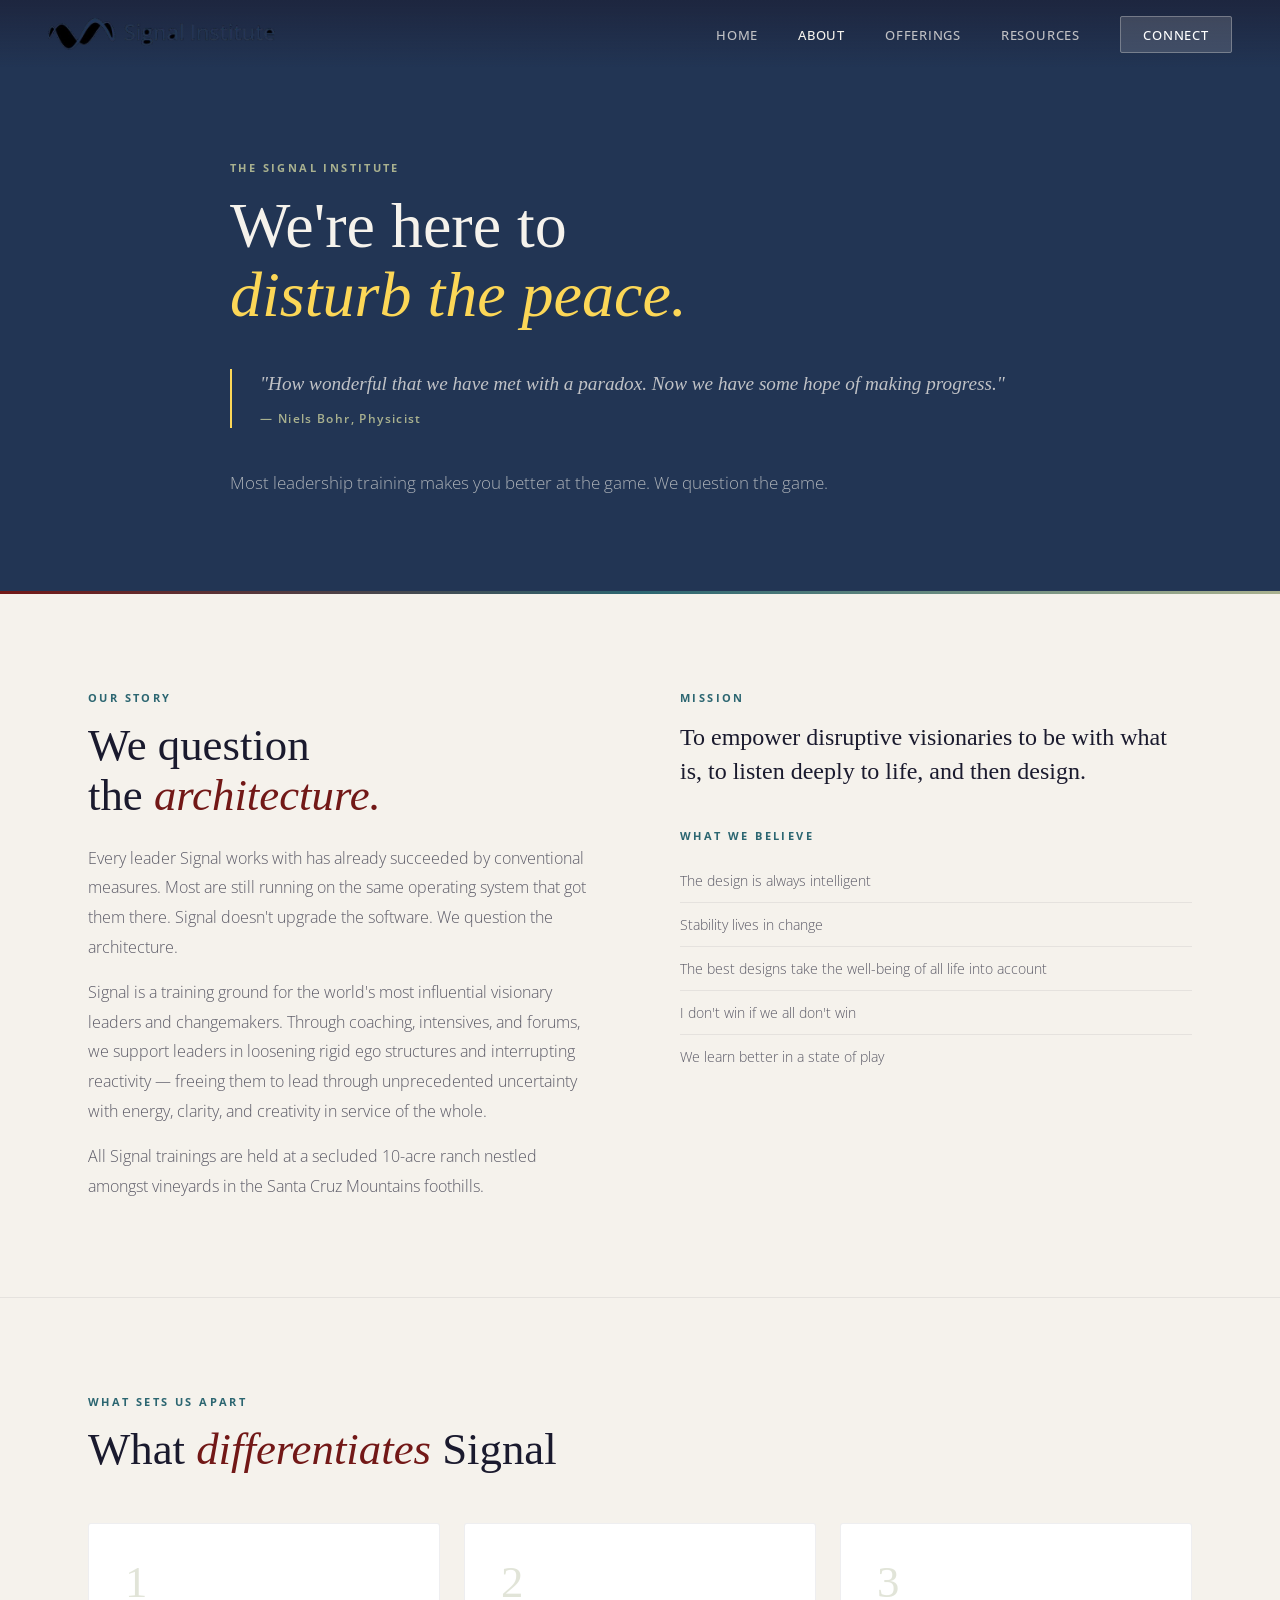
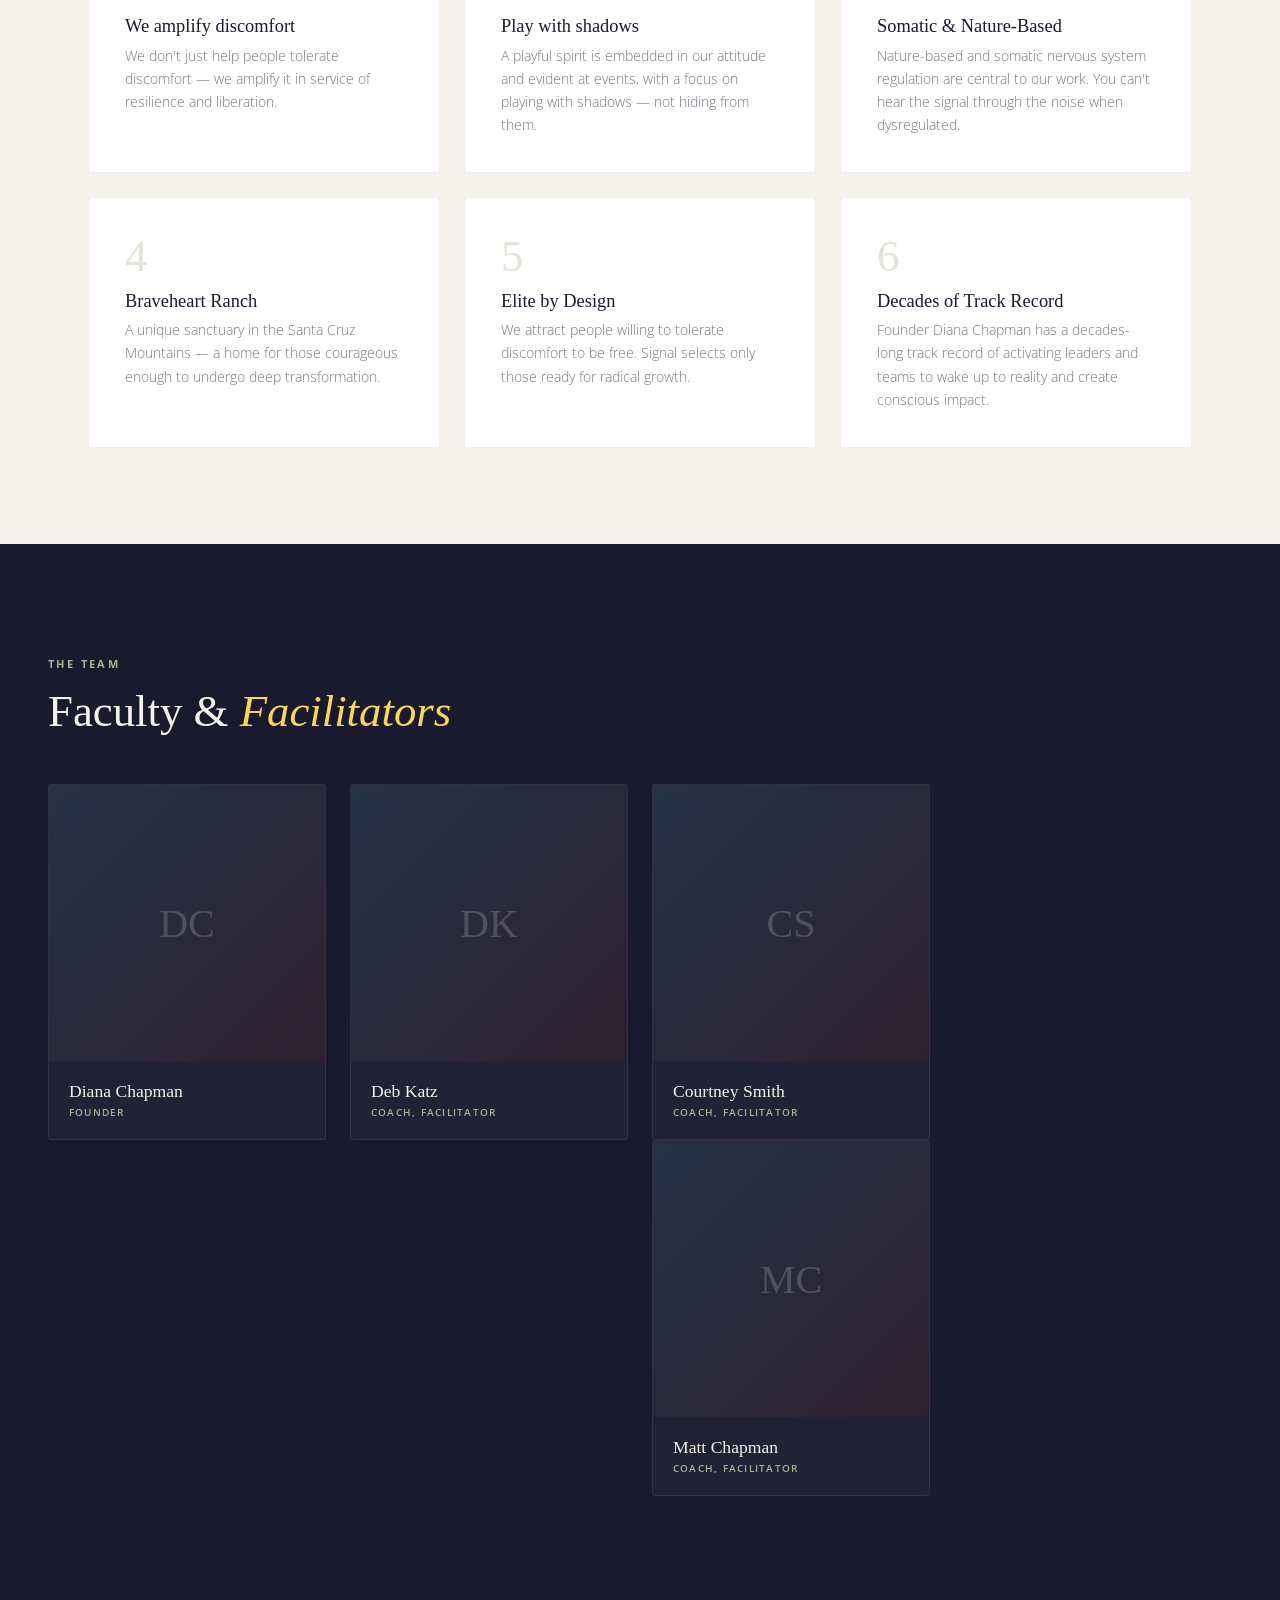
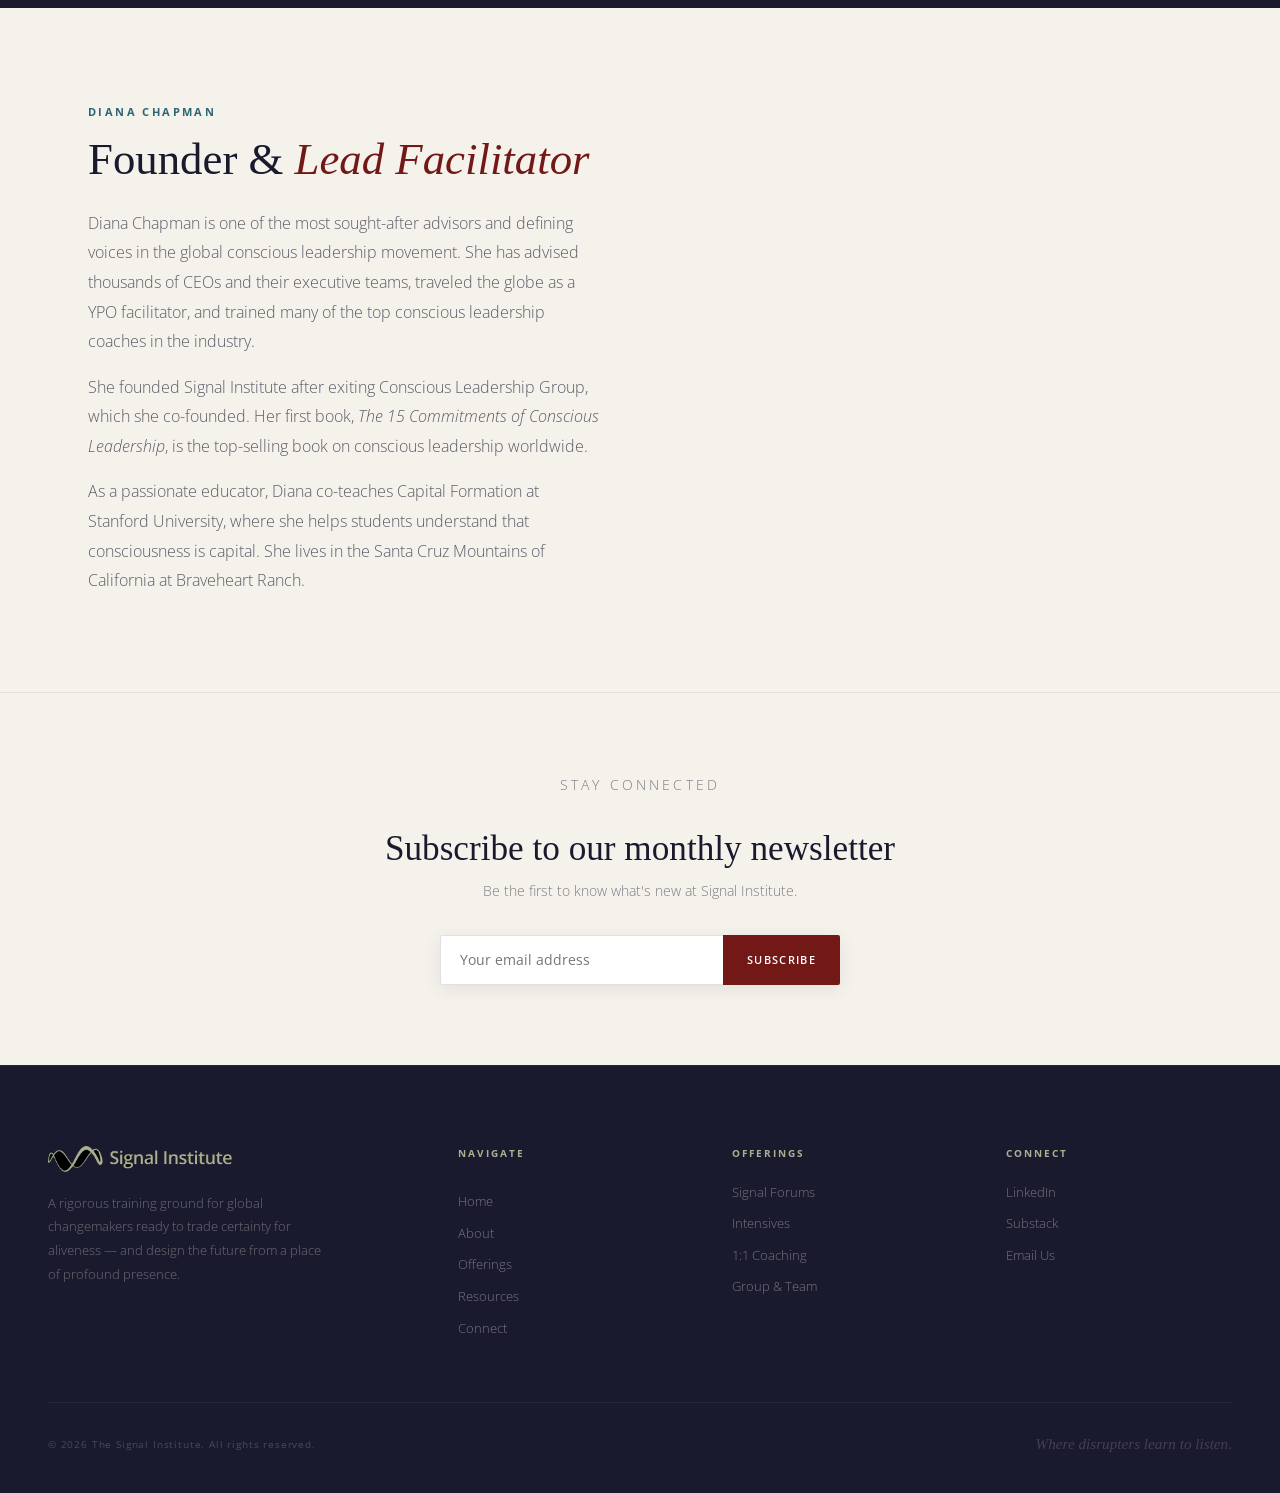
==== commit 89ebe1fd: "Add files via upload" ====
--- a/about.html
+++ b/about.html
@@ -89,19 +89,19 @@
       <p class="eyebrow" style="color:var(--sage)">The Team</p>
       <h2 class="h2" style="color:var(--warm-white)">Faculty &amp; <em style="color:var(--mustard)">Facilitators</em></h2>
       <div class="team-grid">
-        <div class="team-card reveal">
+        <a href="team/diana.html" style="text-decoration:none"><div class="team-card reveal" onclick="window.location=\'team/diana.html\'" style="cursor:pointer">
           <img class="team-photo" src="https://images.squarespace-cdn.com/content/v1/66e83507fef8fb68125b5bd1/bb43b8e9-85c7-4369-97d2-833435474041/Diana+Seated+Navy+Blazer+Bare+Feet+1.jpg" alt="Diana Chapman" onerror="this.outerHTML='<div class=team-photo-ph><span>DC</span></div>'">
           <div class="team-info"><div class="team-name">Diana Chapman</div><div class="team-role">Founder</div></div>
         </div>
-        <div class="team-card reveal">
+        <a href="team/deb-katz.html" style="text-decoration:none"><div class="team-card reveal" onclick="window.location=\'team/deb-katz.html\'" style="cursor:pointer">
           <img class="team-photo" src="https://signal-institute.vercel.app/images/team/deb.jpg" alt="Deb Katz" onerror="this.outerHTML='<div class=team-photo-ph><span>DK</span></div>'">
           <div class="team-info"><div class="team-name">Deb Katz</div><div class="team-role">Coach, Facilitator</div></div>
         </div>
-        <div class="team-card reveal">
+        <a href="team/courtney-smith.html" style="text-decoration:none"><div class="team-card reveal" onclick="window.location=\'team/courtney-smith.html\'" style="cursor:pointer">
           <img class="team-photo" src="https://signal-institute.vercel.app/images/team/courtney.JPG" alt="Courtney Smith" onerror="this.outerHTML='<div class=team-photo-ph><span>CS</span></div>'">
           <div class="team-info"><div class="team-name">Courtney Smith</div><div class="team-role">Coach, Facilitator</div></div>
         </div>
-        <div class="team-card reveal">
+        <div class="team-card reveal" onclick="window.location=\'team/matt-chapman.html\'" style="cursor:pointer">
           <div class="team-photo-ph"><span>MC</span></div>
           <div class="team-info"><div class="team-name">Matt Chapman</div><div class="team-role">Coach, Facilitator</div></div>
         </div>
@@ -120,17 +120,10 @@
         <p class="body-lg" style="margin-top:1rem">As a passionate educator, Diana co-teaches Capital Formation at Stanford University, where she helps students understand that consciousness is capital. She lives in the Santa Cruz Mountains of California at Braveheart Ranch.</p>
       </div>
       <div class="reveal">
-        <div style="background:rgba(169,177,143,0.12); border-radius:3px; padding:2.5rem; border:1px solid rgba(26,26,46,0.08)">
-          <p style="font-family:var(--font-display); font-size:1.12rem; font-style:italic; color:var(--indigo); margin-bottom:2rem; line-height:1.55">"You're only given a little spark of madness. You mustn't lose it." — Robin Williams</p>
-          <div style="display:flex; flex-direction:column; gap:0.85rem">
-            <div style="display:flex; gap:0.85rem; font-size:0.84rem; font-weight:300; color:rgba(26,26,46,0.7); line-height:1.6"><span style="color:var(--teal); flex-shrink:0; margin-top:0.1rem">◆</span>Co-author, <em>The 15 Commitments of Conscious Leadership</em> — #1 bestselling leadership book worldwide</div>
-            <div style="display:flex; gap:0.85rem; font-size:0.84rem; font-weight:300; color:rgba(26,26,46,0.7); line-height:1.6"><span style="color:var(--teal); flex-shrink:0; margin-top:0.1rem">◆</span>Forthcoming: <em>No Drama Teams</em> (Portfolio Publishing, 2027)</div>
-            <div style="display:flex; gap:0.85rem; font-size:0.84rem; font-weight:300; color:rgba(26,26,46,0.7); line-height:1.6"><span style="color:var(--teal); flex-shrink:0; margin-top:0.1rem">◆</span>Co-teaches Capital Formation at Stanford University</div>
-            <div style="display:flex; gap:0.85rem; font-size:0.84rem; font-weight:300; color:rgba(26,26,46,0.7); line-height:1.6"><span style="color:var(--teal); flex-shrink:0; margin-top:0.1rem">◆</span>Regular instructor, Kauffman Fellows</div>
-            <div style="display:flex; gap:0.85rem; font-size:0.84rem; font-weight:300; color:rgba(26,26,46,0.7); line-height:1.6"><span style="color:var(--teal); flex-shrink:0; margin-top:0.1rem">◆</span>Global YPO Forum Facilitator</div>
-            <div style="display:flex; gap:0.85rem; font-size:0.84rem; font-weight:300; color:rgba(26,26,46,0.7); line-height:1.6"><span style="color:var(--teal); flex-shrink:0; margin-top:0.1rem">◆</span>Advisor to top AI industry leaders</div>
-          </div>
-        </div>
+        <img src="https://images.squarespace-cdn.com/content/v1/66e83507fef8fb68125b5bd1/bb43b8e9-85c7-4369-97d2-833435474041/Diana+Seated+Navy+Blazer+Bare+Feet+1.jpg"
+             alt="Diana Chapman"
+             style="width:100%; border-radius:3px; display:block; object-fit:cover; object-position:top;"
+             onerror="this.style.display='none'">
       </div>
     </div>
   </div>
--- a/assets/css/style.css
+++ b/assets/css/style.css
@@ -47,7 +47,13 @@
   box-shadow: 0 1px 0 rgba(26,26,46,0.08);
 }
 .nav-logo { cursor: pointer; }
-.nav-logo img { height: 32px; width: auto; display: block; }
+.nav-logo img {
+  height: 32px;
+  width: auto;
+  display: block;
+  image-rendering: -webkit-optimize-contrast;
+  image-rendering: crisp-edges;
+}
 .nav-links {
   display: flex; align-items: center; gap: 2.5rem; list-style: none;
 }
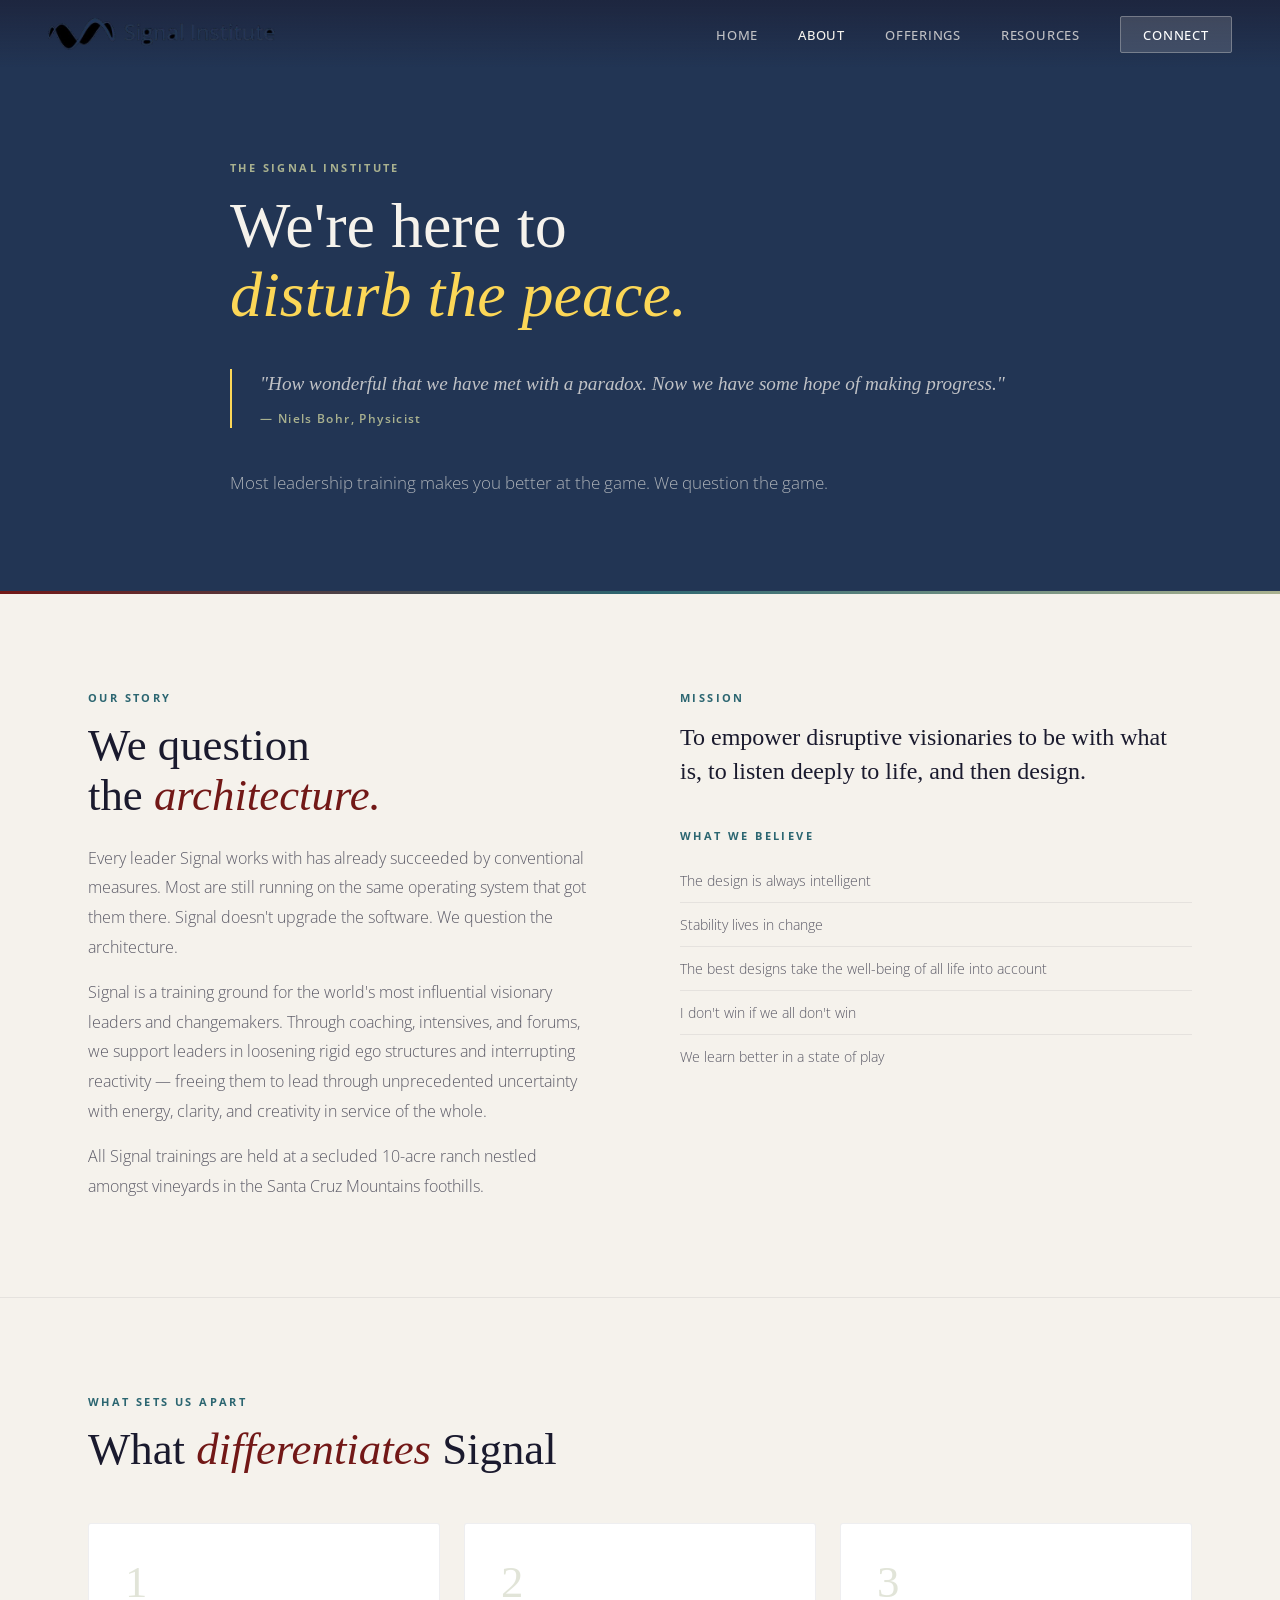
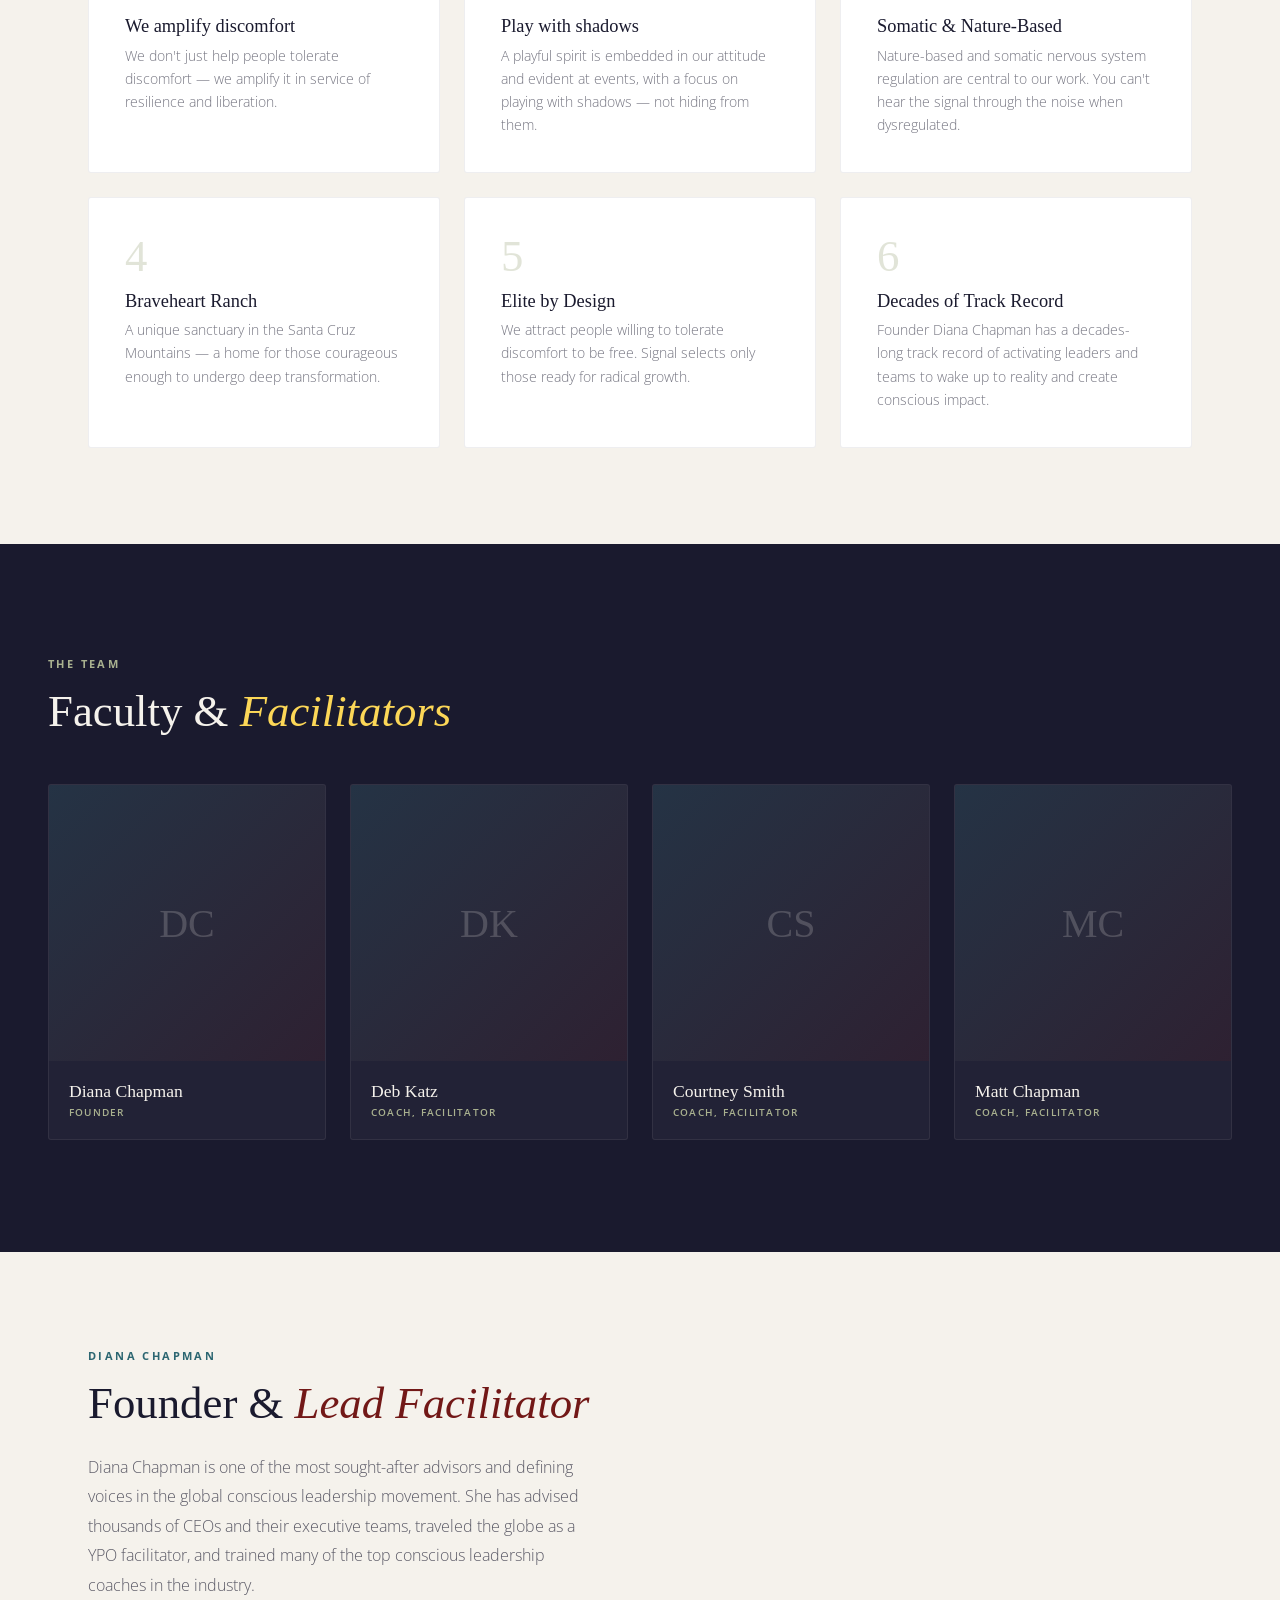
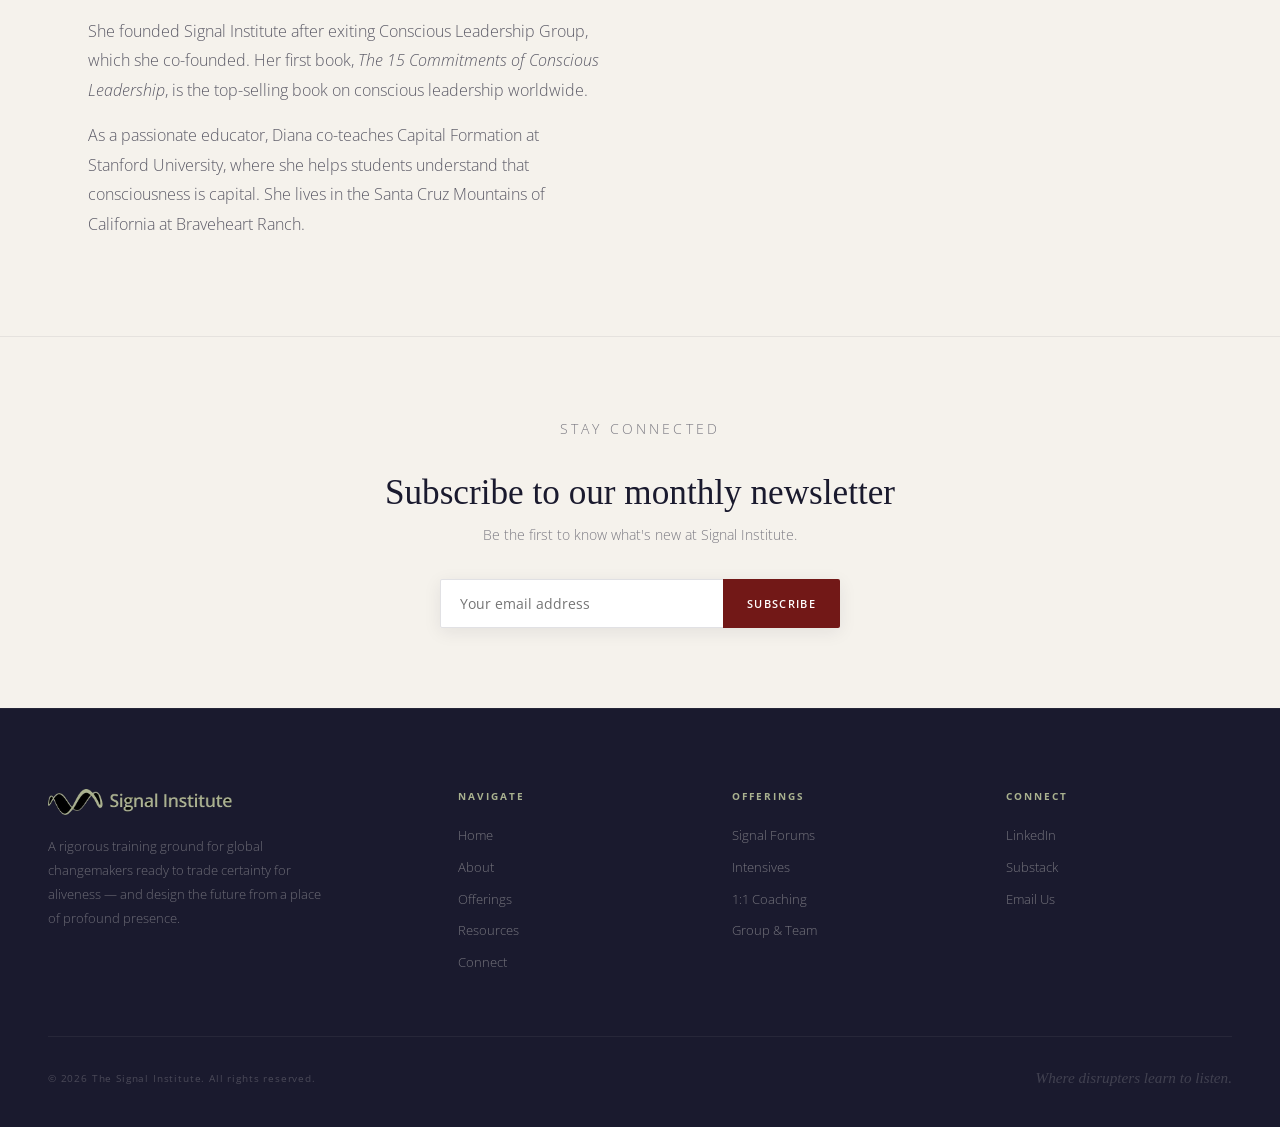
==== commit afe2c65f: "Add files via upload" ====
--- a/about.html
+++ b/about.html
@@ -89,22 +89,30 @@
       <p class="eyebrow" style="color:var(--sage)">The Team</p>
       <h2 class="h2" style="color:var(--warm-white)">Faculty &amp; <em style="color:var(--mustard)">Facilitators</em></h2>
       <div class="team-grid">
-        <a href="team/diana.html" style="text-decoration:none"><div class="team-card reveal" onclick="window.location=\'team/diana.html\'" style="cursor:pointer">
-          <img class="team-photo" src="https://images.squarespace-cdn.com/content/v1/66e83507fef8fb68125b5bd1/bb43b8e9-85c7-4369-97d2-833435474041/Diana+Seated+Navy+Blazer+Bare+Feet+1.jpg" alt="Diana Chapman" onerror="this.outerHTML='<div class=team-photo-ph><span>DC</span></div>'">
-          <div class="team-info"><div class="team-name">Diana Chapman</div><div class="team-role">Founder</div></div>
-        </div>
-        <a href="team/deb-katz.html" style="text-decoration:none"><div class="team-card reveal" onclick="window.location=\'team/deb-katz.html\'" style="cursor:pointer">
-          <img class="team-photo" src="https://signal-institute.vercel.app/images/team/deb.jpg" alt="Deb Katz" onerror="this.outerHTML='<div class=team-photo-ph><span>DK</span></div>'">
-          <div class="team-info"><div class="team-name">Deb Katz</div><div class="team-role">Coach, Facilitator</div></div>
-        </div>
-        <a href="team/courtney-smith.html" style="text-decoration:none"><div class="team-card reveal" onclick="window.location=\'team/courtney-smith.html\'" style="cursor:pointer">
-          <img class="team-photo" src="https://signal-institute.vercel.app/images/team/courtney.JPG" alt="Courtney Smith" onerror="this.outerHTML='<div class=team-photo-ph><span>CS</span></div>'">
-          <div class="team-info"><div class="team-name">Courtney Smith</div><div class="team-role">Coach, Facilitator</div></div>
-        </div>
-        <div class="team-card reveal" onclick="window.location=\'team/matt-chapman.html\'" style="cursor:pointer">
-          <div class="team-photo-ph"><span>MC</span></div>
-          <div class="team-info"><div class="team-name">Matt Chapman</div><div class="team-role">Coach, Facilitator</div></div>
-        </div>
+        <a href="team/diana.html" style="text-decoration:none; display:block;">
+          <div class="team-card reveal">
+            <img class="team-photo" src="https://images.squarespace-cdn.com/content/v1/66e83507fef8fb68125b5bd1/bb43b8e9-85c7-4369-97d2-833435474041/Diana+Seated+Navy+Blazer+Bare+Feet+1.jpg" alt="Diana Chapman" onerror="this.outerHTML='&lt;div class=team-photo-ph&gt;&lt;span&gt;DC&lt;/span&gt;&lt;/div&gt;'">
+            <div class="team-info"><div class="team-name">Diana Chapman</div><div class="team-role">Founder</div></div>
+          </div>
+        </a>
+        <a href="team/deb-katz.html" style="text-decoration:none; display:block;">
+          <div class="team-card reveal">
+            <img class="team-photo" src="https://signal-institute.vercel.app/images/team/deb.jpg" alt="Deb Katz" onerror="this.outerHTML='&lt;div class=team-photo-ph&gt;&lt;span&gt;DK&lt;/span&gt;&lt;/div&gt;'">
+            <div class="team-info"><div class="team-name">Deb Katz</div><div class="team-role">Coach, Facilitator</div></div>
+          </div>
+        </a>
+        <a href="team/courtney-smith.html" style="text-decoration:none; display:block;">
+          <div class="team-card reveal">
+            <img class="team-photo" src="https://signal-institute.vercel.app/images/team/courtney.JPG" alt="Courtney Smith" onerror="this.outerHTML='&lt;div class=team-photo-ph&gt;&lt;span&gt;CS&lt;/span&gt;&lt;/div&gt;'">
+            <div class="team-info"><div class="team-name">Courtney Smith</div><div class="team-role">Coach, Facilitator</div></div>
+          </div>
+        </a>
+        <a href="team/matt-chapman.html" style="text-decoration:none; display:block;">
+          <div class="team-card reveal">
+            <div class="team-photo-ph"><span>MC</span></div>
+            <div class="team-info"><div class="team-name">Matt Chapman</div><div class="team-role">Coach, Facilitator</div></div>
+          </div>
+        </a>
       </div>
     </div>
   </div>
